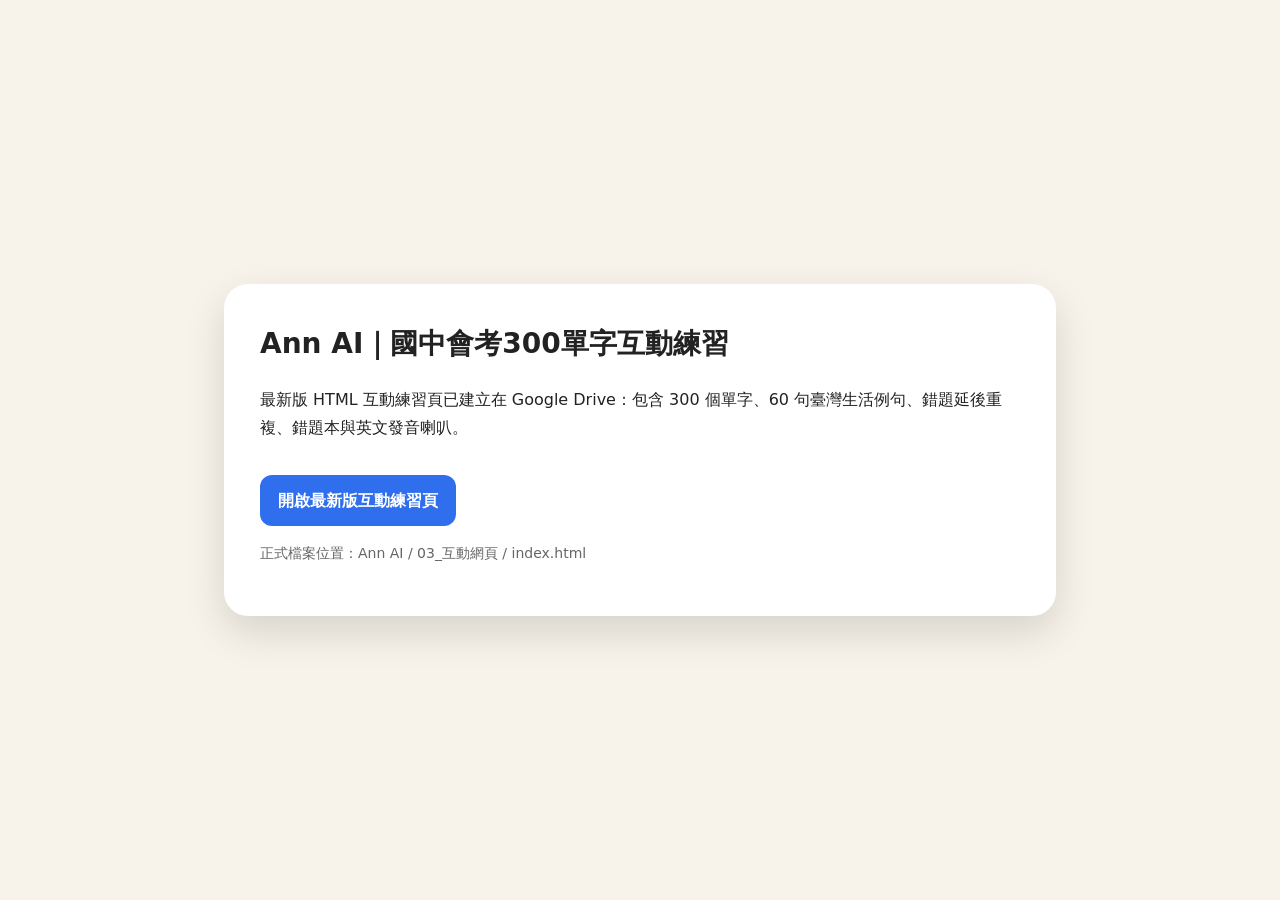
==== index.html @ 5c2a7b66 "Add Ann AI vocab practice landing page" ====
<!doctype html>
<html lang="zh-Hant">
<head>
  <meta charset="utf-8">
  <meta name="viewport" content="width=device-width, initial-scale=1">
  <title>Ann AI｜國中會考300單字互動練習</title>
  <style>
    body{font-family:system-ui,-apple-system,'Noto Sans TC',sans-serif;background:#f7f3ea;color:#222;margin:0;min-height:100vh;display:grid;place-items:center;line-height:1.7}
    .card{max-width:760px;background:#fff;border-radius:24px;padding:36px;box-shadow:0 16px 40px #0002}
    h1{margin-top:0;font-size:28px}.btn{display:inline-block;margin-top:18px;background:#2f6fed;color:#fff;text-decoration:none;padding:12px 18px;border-radius:12px;font-weight:700}.note{color:#666;font-size:14px}
  </style>
</head>
<body>
  <main class="card">
    <h1>Ann AI｜國中會考300單字互動練習</h1>
    <p>最新版 HTML 互動練習頁已建立在 Google Drive：包含 300 個單字、60 句臺灣生活例句、錯題延後重複、錯題本與英文發音喇叭。</p>
    <p><a class="btn" href="https://drive.google.com/file/d/15RCJaUs4_ipSDm_gSThxpXcVRZk30uEk/view?usp=drivesdk">開啟最新版互動練習頁</a></p>
    <p class="note">正式檔案位置：Ann AI / 03_互動網頁 / index.html</p>
  </main>
</body>
</html>
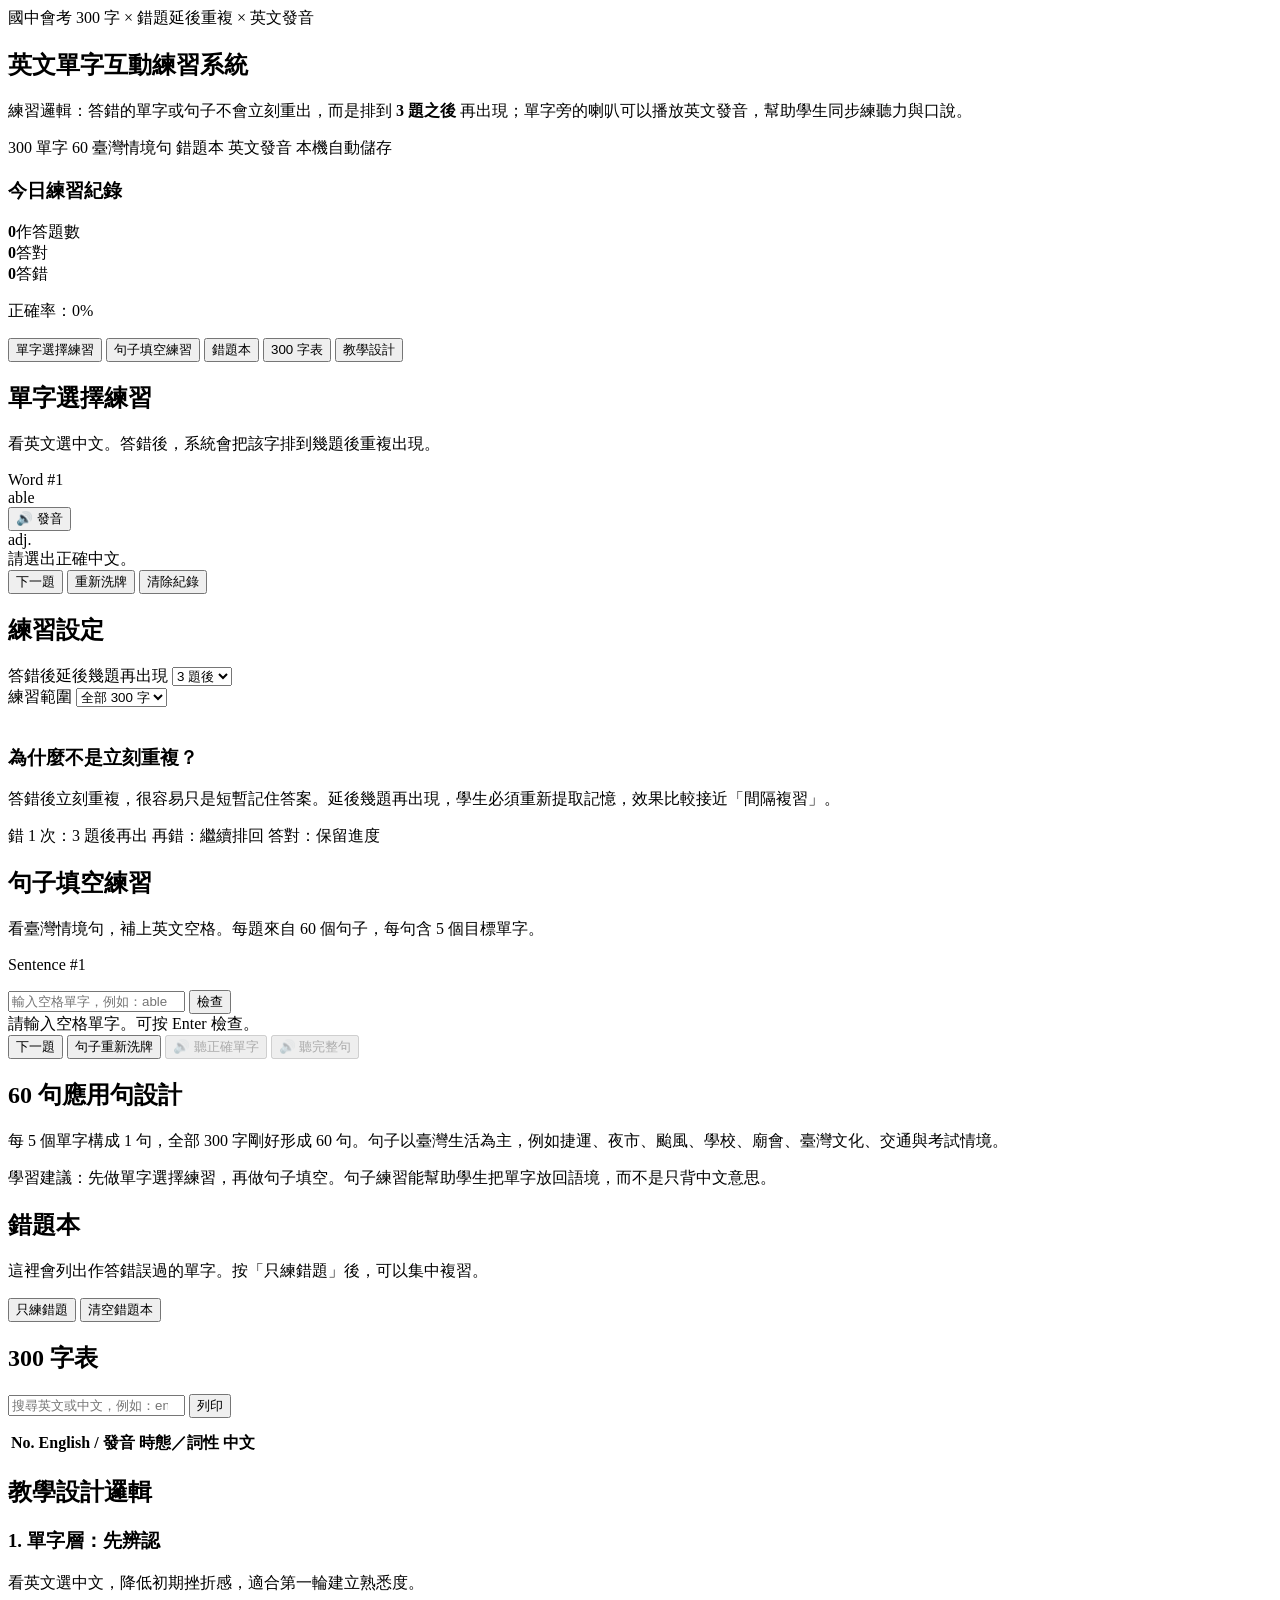
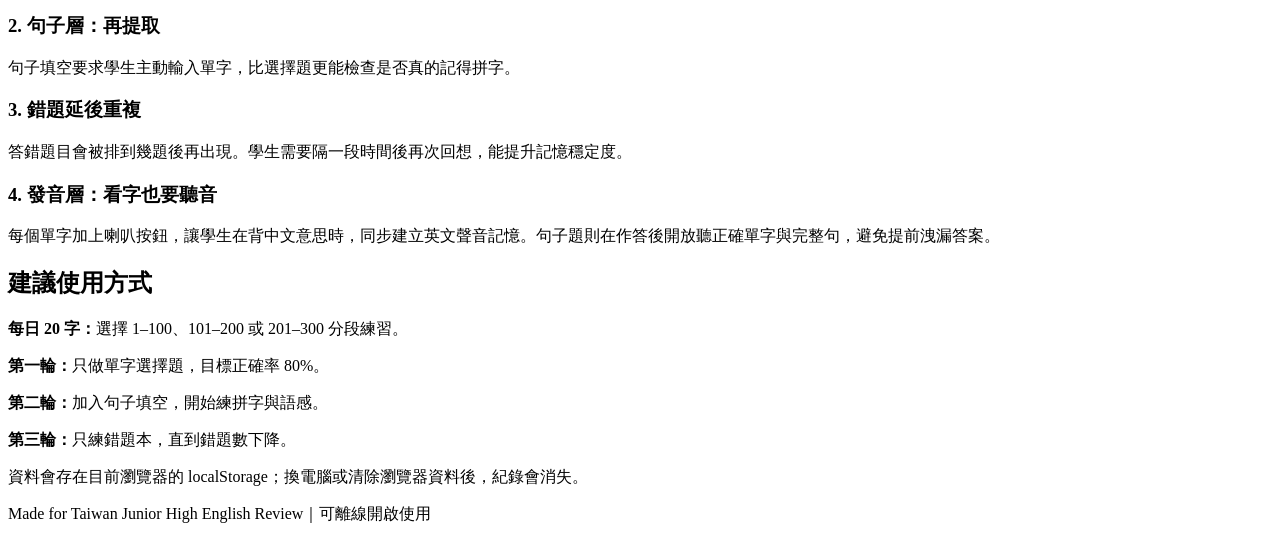
==== commit d9f1b956: "Replace landing page with split interactive app" ====
--- a/index.html
+++ b/index.html
@@ -1,21 +1,195 @@
-<!doctype html>
+<!DOCTYPE html>
 <html lang="zh-Hant">
 <head>
-  <meta charset="utf-8">
-  <meta name="viewport" content="width=device-width, initial-scale=1">
-  <title>Ann AI｜國中會考300單字互動練習</title>
-  <style>
-    body{font-family:system-ui,-apple-system,'Noto Sans TC',sans-serif;background:#f7f3ea;color:#222;margin:0;min-height:100vh;display:grid;place-items:center;line-height:1.7}
-    .card{max-width:760px;background:#fff;border-radius:24px;padding:36px;box-shadow:0 16px 40px #0002}
-    h1{margin-top:0;font-size:28px}.btn{display:inline-block;margin-top:18px;background:#2f6fed;color:#fff;text-decoration:none;padding:12px 18px;border-radius:12px;font-weight:700}.note{color:#666;font-size:14px}
-  </style>
+  <meta charset="UTF-8" />
+  <meta name="viewport" content="width=device-width, initial-scale=1.0" />
+  <title>國中會考 300 單字互動練習｜錯題延後重複＋英文發音</title>
+  <link rel="stylesheet" href="style.css" />
 </head>
 <body>
-  <main class="card">
-    <h1>Ann AI｜國中會考300單字互動練習</h1>
-    <p>最新版 HTML 互動練習頁已建立在 Google Drive：包含 300 個單字、60 句臺灣生活例句、錯題延後重複、錯題本與英文發音喇叭。</p>
-    <p><a class="btn" href="https://drive.google.com/file/d/15RCJaUs4_ipSDm_gSThxpXcVRZk30uEk/view?usp=drivesdk">開啟最新版互動練習頁</a></p>
-    <p class="note">正式檔案位置：Ann AI / 03_互動網頁 / index.html</p>
+  <header>
+    <section class="hero">
+      <div>
+        <span class="tag">國中會考 300 字 × 錯題延後重複 × 英文發音</span>
+        <h1>英文單字互動練習系統</h1>
+        <p>練習邏輯：答錯的單字或句子不會立刻重出，而是排到 <b>3 題之後</b> 再出現；單字旁的喇叭可以播放英文發音，幫助學生同步練聽力與口說。</p>
+        <div class="chips">
+          <span class="chip">300 單字</span>
+          <span class="chip">60 臺灣情境句</span>
+          <span class="chip">錯題本</span>
+          <span class="chip">英文發音</span>
+          <span class="chip">本機自動儲存</span>
+        </div>
+      </div>
+      <div class="hero-card">
+        <h3>今日練習紀錄</h3>
+        <div class="stats">
+          <div class="stat"><b id="statTotal">0</b><span>作答題數</span></div>
+          <div class="stat"><b id="statCorrect">0</b><span>答對</span></div>
+          <div class="stat"><b id="statWrong">0</b><span>答錯</span></div>
+        </div>
+        <div class="progress-bar"><div class="progress-fill" id="accuracyBar"></div></div>
+        <p class="small" id="accuracyText">正確率：0%</p>
+      </div>
+    </section>
+  </header>
+
+  <nav>
+    <div class="tabs">
+      <button class="tab active" data-tab="wordQuiz">單字選擇練習</button>
+      <button class="tab" data-tab="sentenceQuiz">句子填空練習</button>
+      <button class="tab" data-tab="wrongBook">錯題本</button>
+      <button class="tab" data-tab="wordBank">300 字表</button>
+      <button class="tab" data-tab="teacherGuide">教學設計</button>
+    </div>
+  </nav>
+
+  <main>
+    <section id="wordQuiz" class="panel active">
+      <div class="grid">
+        <div class="card">
+          <h2>單字選擇練習</h2>
+          <p class="small">看英文選中文。答錯後，系統會把該字排到幾題後重複出現。</p>
+          <div class="quiz-question">
+            <div>
+              <div class="meta" id="wordMeta">Word #1</div>
+              <div class="word-line">
+                <div class="big-word" id="wordPrompt">able</div>
+                <button class="speak-btn" id="wordSpeakBtn" type="button" aria-label="播放單字發音">🔊 發音</button>
+              </div>
+              <div class="meta" id="wordForm">adj.</div>
+            </div>
+            <div class="options" id="wordOptions"></div>
+          </div>
+          <div class="feedback" id="wordFeedback">請選出正確中文。</div>
+          <div class="controls">
+            <button class="btn" id="nextWordBtn">下一題</button>
+            <button class="btn secondary" id="shuffleWordBtn">重新洗牌</button>
+            <button class="btn warn" id="resetProgressBtn">清除紀錄</button>
+          </div>
+        </div>
+        <div class="card">
+          <h2>練習設定</h2>
+          <div class="two">
+            <div>
+              <label class="small">答錯後延後幾題再出現</label>
+              <select id="delaySelect">
+                <option value="2">2 題後</option>
+                <option value="3" selected>3 題後</option>
+                <option value="5">5 題後</option>
+                <option value="8">8 題後</option>
+              </select>
+            </div>
+            <div>
+              <label class="small">練習範圍</label>
+              <select id="rangeSelect">
+                <option value="all" selected>全部 300 字</option>
+                <option value="1-100">1–100</option>
+                <option value="101-200">101–200</option>
+                <option value="201-300">201–300</option>
+                <option value="wrong">只練錯題</option>
+              </select>
+            </div>
+          </div>
+          <hr style="border:0;border-top:1px solid var(--line);margin:18px 0;">
+          <h3>為什麼不是立刻重複？</h3>
+          <p>答錯後立刻重複，很容易只是短暫記住答案。延後幾題再出現，學生必須重新提取記憶，效果比較接近「間隔複習」。</p>
+          <div class="chips">
+            <span class="chip">錯 1 次：3 題後再出</span>
+            <span class="chip">再錯：繼續排回</span>
+            <span class="chip">答對：保留進度</span>
+          </div>
+        </div>
+      </div>
+    </section>
+
+    <section id="sentenceQuiz" class="panel">
+      <div class="grid">
+        <div class="card">
+          <h2>句子填空練習</h2>
+          <p class="small">看臺灣情境句，補上英文空格。每題來自 60 個句子，每句含 5 個目標單字。</p>
+          <div class="quiz-question">
+            <div class="meta" id="sentMeta">Sentence #1</div>
+            <div class="sentence-box" id="sentPrompt"></div>
+            <p id="sentZh" style="margin-top:8px;color:#4b5563;"></p>
+            <div class="chips" id="sentWords"></div>
+            <div class="inline">
+              <input id="sentAnswer" type="text" placeholder="輸入空格單字，例如：able" autocomplete="off" />
+              <button class="btn green" id="checkSentenceBtn">檢查</button>
+            </div>
+          </div>
+          <div class="feedback" id="sentenceFeedback">請輸入空格單字。可按 Enter 檢查。</div>
+          <div class="controls">
+            <button class="btn" id="nextSentenceBtn">下一題</button>
+            <button class="btn secondary" id="shuffleSentenceBtn">句子重新洗牌</button>
+            <button class="speak-btn" id="blankSpeakBtn" type="button" disabled>🔊 聽正確單字</button>
+            <button class="speak-btn" id="sentenceSpeakBtn" type="button" disabled>🔊 聽完整句</button>
+          </div>
+        </div>
+        <div class="card">
+          <h2>60 句應用句設計</h2>
+          <p>每 5 個單字構成 1 句，全部 300 字剛好形成 60 句。句子以臺灣生活為主，例如捷運、夜市、颱風、學校、廟會、臺灣文化、交通與考試情境。</p>
+          <p class="small">學習建議：先做單字選擇練習，再做句子填空。句子練習能幫助學生把單字放回語境，而不是只背中文意思。</p>
+        </div>
+      </div>
+    </section>
+
+    <section id="wrongBook" class="panel">
+      <div class="card">
+        <h2>錯題本</h2>
+        <p class="small">這裡會列出作答錯誤過的單字。按「只練錯題」後，可以集中複習。</p>
+        <div class="controls">
+          <button class="btn" id="practiceWrongBtn">只練錯題</button>
+          <button class="btn secondary" id="clearWrongBtn">清空錯題本</button>
+        </div>
+        <div class="review-list" id="wrongList" style="margin-top:14px;"></div>
+      </div>
+    </section>
+
+    <section id="wordBank" class="panel">
+      <div class="card">
+        <h2>300 字表</h2>
+        <div class="inline" style="margin-bottom:12px;">
+          <input id="searchBox" type="search" placeholder="搜尋英文或中文，例如：environment / 環境" />
+          <button class="btn secondary" onclick="window.print()">列印</button>
+        </div>
+        <div class="word-list">
+          <table>
+            <thead><tr><th>No.</th><th>English / 發音</th><th>時態／詞性</th><th>中文</th></tr></thead>
+            <tbody id="wordTable"></tbody>
+          </table>
+        </div>
+      </div>
+    </section>
+
+    <section id="teacherGuide" class="panel">
+      <div class="grid">
+        <div class="card">
+          <h2>教學設計邏輯</h2>
+          <h3>1. 單字層：先辨認</h3>
+          <p>看英文選中文，降低初期挫折感，適合第一輪建立熟悉度。</p>
+          <h3>2. 句子層：再提取</h3>
+          <p>句子填空要求學生主動輸入單字，比選擇題更能檢查是否真的記得拼字。</p>
+          <h3>3. 錯題延後重複</h3>
+          <p>答錯題目會被排到幾題後再出現。學生需要隔一段時間後再次回想，能提升記憶穩定度。</p>
+          <h3>4. 發音層：看字也要聽音</h3>
+          <p>每個單字加上喇叭按鈕，讓學生在背中文意思時，同步建立英文聲音記憶。句子題則在作答後開放聽正確單字與完整句，避免提前洩漏答案。</p>
+        </div>
+        <div class="card">
+          <h2>建議使用方式</h2>
+          <p><b>每日 20 字：</b>選擇 1–100、101–200 或 201–300 分段練習。</p>
+          <p><b>第一輪：</b>只做單字選擇題，目標正確率 80%。</p>
+          <p><b>第二輪：</b>加入句子填空，開始練拼字與語感。</p>
+          <p><b>第三輪：</b>只練錯題本，直到錯題數下降。</p>
+          <p class="small">資料會存在目前瀏覽器的 localStorage；換電腦或清除瀏覽器資料後，紀錄會消失。</p>
+        </div>
+      </div>
+    </section>
   </main>
+
+  <footer>Made for Taiwan Junior High English Review｜可離線開啟使用</footer>
+
+<script src="vocab-data.js"></script>
+  <script src="app.js"></script>
 </body>
-</html>+</html>
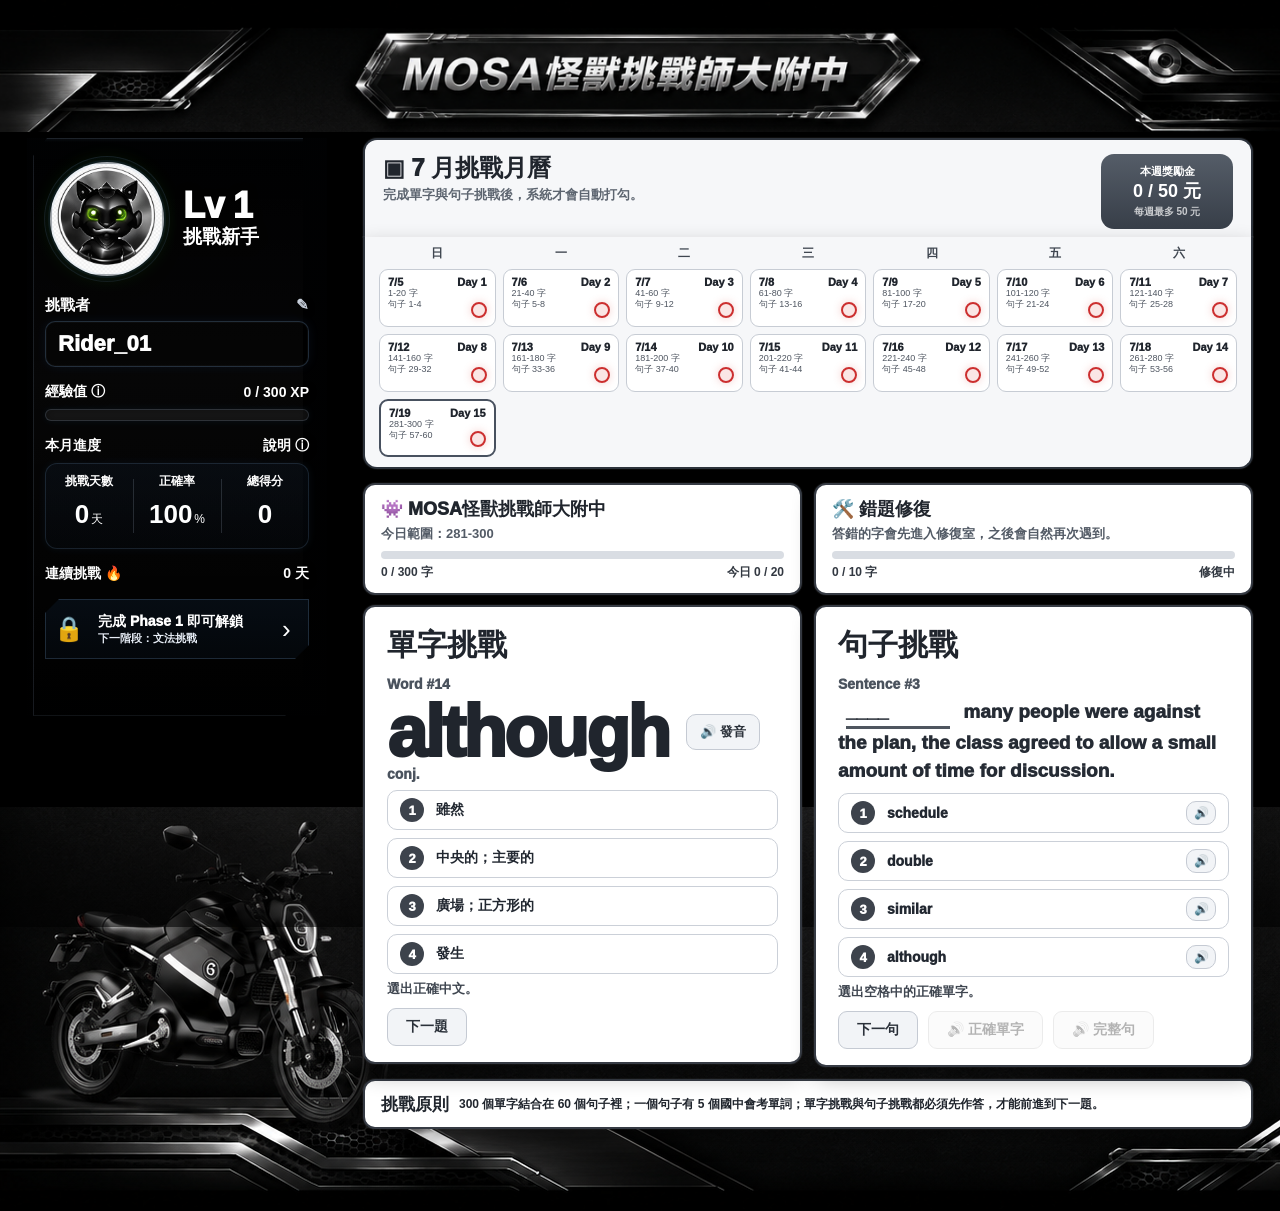
==== commit cfb8c2ba: "Update MOSA challenge interface with split data and assets" ====
--- a/index.html
+++ b/index.html
@@ -1,195 +1,108 @@
-<!DOCTYPE html>
+<!doctype html>
 <html lang="zh-Hant">
 <head>
-  <meta charset="UTF-8" />
-  <meta name="viewport" content="width=device-width, initial-scale=1.0" />
-  <title>國中會考 300 單字互動練習｜錯題延後重複＋英文發音</title>
+  <meta charset="utf-8" />
+  <meta name="viewport" content="width=device-width, initial-scale=1" />
+  <title>MOSA 怪獸挑戰師大附中</title>
   <link rel="stylesheet" href="style.css" />
 </head>
 <body>
-  <header>
-    <section class="hero">
-      <div>
-        <span class="tag">國中會考 300 字 × 錯題延後重複 × 英文發音</span>
-        <h1>英文單字互動練習系統</h1>
-        <p>練習邏輯：答錯的單字或句子不會立刻重出，而是排到 <b>3 題之後</b> 再出現；單字旁的喇叭可以播放英文發音，幫助學生同步練聽力與口說。</p>
-        <div class="chips">
-          <span class="chip">300 單字</span>
-          <span class="chip">60 臺灣情境句</span>
-          <span class="chip">錯題本</span>
-          <span class="chip">英文發音</span>
-          <span class="chip">本機自動儲存</span>
-        </div>
-      </div>
-      <div class="hero-card">
-        <h3>今日練習紀錄</h3>
-        <div class="stats">
-          <div class="stat"><b id="statTotal">0</b><span>作答題數</span></div>
-          <div class="stat"><b id="statCorrect">0</b><span>答對</span></div>
-          <div class="stat"><b id="statWrong">0</b><span>答錯</span></div>
-        </div>
-        <div class="progress-bar"><div class="progress-fill" id="accuracyBar"></div></div>
-        <p class="small" id="accuracyText">正確率：0%</p>
-      </div>
-    </section>
-  </header>
+  <div class="app">
+    <section class="garden" aria-label="MOSA header"></section>
+    <main class="main">
+      <aside class="profile">
+        <div class="profile-card-v2">
+          <div class="profile-head-v2">
+            <div class="avatar-shell"><div class="medal" id="medal" data-lv="1"></div></div>
+            <div class="level-copy">
+              <div class="level-big">Lv 1</div>
+              <div class="level-sub">挑戰新手</div>
+            </div>
+          </div>
 
-  <nav>
-    <div class="tabs">
-      <button class="tab active" data-tab="wordQuiz">單字選擇練習</button>
-      <button class="tab" data-tab="sentenceQuiz">句子填空練習</button>
-      <button class="tab" data-tab="wrongBook">錯題本</button>
-      <button class="tab" data-tab="wordBank">300 字表</button>
-      <button class="tab" data-tab="teacherGuide">教學設計</button>
-    </div>
-  </nav>
+          <div class="field-label">挑戰者</div>
+          <div class="name"><input id="challengerName" class="challenger-name" type="text" value="Rider_01" aria-label="挑戰者名稱" /></div>
 
-  <main>
-    <section id="wordQuiz" class="panel active">
-      <div class="grid">
-        <div class="card">
-          <h2>單字選擇練習</h2>
-          <p class="small">看英文選中文。答錯後，系統會把該字排到幾題後重複出現。</p>
-          <div class="quiz-question">
-            <div>
-              <div class="meta" id="wordMeta">Word #1</div>
-              <div class="word-line">
-                <div class="big-word" id="wordPrompt">able</div>
-                <button class="speak-btn" id="wordSpeakBtn" type="button" aria-label="播放單字發音">🔊 發音</button>
-              </div>
-              <div class="meta" id="wordForm">adj.</div>
+          <div class="xp-row">
+            <span>經驗值 ⓘ</span>
+            <span><span id="xpNow">0</span> / 300 XP</span>
+          </div>
+          <div class="level-bar"><div id="levelBar"></div></div>
+
+          <div class="month-row">
+            <span>本月進度</span>
+            <span>說明 ⓘ</span>
+          </div>
+
+          <div class="stats-grid-v2">
+            <div class="stat-box"><small>挑戰天數</small><div class="stat-line"><strong id="statDays">0</strong><em>天</em></div></div>
+            <div class="stat-box"><small>正確率</small><div class="stat-line"><strong id="statAccuracy">100</strong><em>%</em></div></div>
+            <div class="stat-box"><small>總得分</small><div class="stat-line"><strong id="statScore">0</strong></div></div>
+          </div>
+
+          <div class="streak-row"><span>連續挑戰 🔥</span><strong><span id="streakDays">0</span> 天</strong></div>
+
+          <div class="phase-next-card">
+            <div class="lock-icon">🔒</div>
+            <div class="phase-copy">
+              <div class="phase-title">完成 Phase 1 即可解鎖</div>
+              <div class="phase-note">下一階段：文法挑戰</div>
             </div>
-            <div class="options" id="wordOptions"></div>
+            <div class="phase-arrow">›</div>
           </div>
-          <div class="feedback" id="wordFeedback">請選出正確中文。</div>
-          <div class="controls">
-            <button class="btn" id="nextWordBtn">下一題</button>
-            <button class="btn secondary" id="shuffleWordBtn">重新洗牌</button>
-            <button class="btn warn" id="resetProgressBtn">清除紀錄</button>
+
+          <div class="hidden-metrics">
+            <span id="totalWords">0</span><span id="totalSentences">0</span>
+            <span id="goalDays">0/15</span><div id="goalDaysBar"></div><small id="goalDaysSmall"></small>
+            <span id="goalWords">0/1200</span><div id="goalWordsBar"></div><small id="goalWordsSmall"></small>
           </div>
         </div>
-        <div class="card">
-          <h2>練習設定</h2>
-          <div class="two">
-            <div>
-              <label class="small">答錯後延後幾題再出現</label>
-              <select id="delaySelect">
-                <option value="2">2 題後</option>
-                <option value="3" selected>3 題後</option>
-                <option value="5">5 題後</option>
-                <option value="8">8 題後</option>
-              </select>
-            </div>
-            <div>
-              <label class="small">練習範圍</label>
-              <select id="rangeSelect">
-                <option value="all" selected>全部 300 字</option>
-                <option value="1-100">1–100</option>
-                <option value="101-200">101–200</option>
-                <option value="201-300">201–300</option>
-                <option value="wrong">只練錯題</option>
-              </select>
+      </aside>
+
+      <section class="panel">
+        <div class="panel-head">
+          <div><h2>7 月挑戰月曆</h2><p>完成單字與句子挑戰後，系統才會自動打勾。</p></div>
+          <div class="reward"><b>本週獎勵金</b><strong id="rewardText">0 / 50 元</strong></div>
+        </div>
+        <div class="calendar" id="calendar"></div>
+
+        <div class="quiz-layout">
+          <div class="challenge-column">
+            <div class="challenge-head"><h3>👾 MOSA怪獸挑戰師大附中</h3><p>今日範圍：<span id="todayWordsRange">1-20</span></p><div class="progress"><div id="wordBar"></div></div><div class="quest-note"><span id="wordNote">0 / 300 字</span><span id="todayWordNote">今日 0 / 20</span></div></div>
+            <div class="quiz-card word-card">
+              <h3>單字挑戰</h3>
+              <div class="meta" id="wordMeta">Word #14</div>
+              <div class="word-line"><div class="big-word" id="wordPrompt">although</div><button class="speak-btn" id="wordSpeakBtn">🔊 發音</button></div>
+              <div class="meta" id="wordForm">conj.</div>
+              <div class="options" id="wordOptions"></div>
+              <div class="feedback" id="wordFeedback">選出正確中文。</div>
+              <div class="buttons"><button id="nextWordBtn" disabled>下一題</button></div>
             </div>
           </div>
-          <hr style="border:0;border-top:1px solid var(--line);margin:18px 0;">
-          <h3>為什麼不是立刻重複？</h3>
-          <p>答錯後立刻重複，很容易只是短暫記住答案。延後幾題再出現，學生必須重新提取記憶，效果比較接近「間隔複習」。</p>
-          <div class="chips">
-            <span class="chip">錯 1 次：3 題後再出</span>
-            <span class="chip">再錯：繼續排回</span>
-            <span class="chip">答對：保留進度</span>
+
+          <div class="challenge-column">
+            <div class="challenge-head fix-head"><h3>🛠️ 錯題修復</h3><p>答錯的字會先進入修復室，之後會自然再次遇到。</p><div class="progress"><div id="fixBar"></div></div><div class="quest-note"><span id="fixNote">0 / 10 字</span><span>修復中</span></div></div>
+            <div class="quiz-card sentence-card">
+              <h3>句子挑戰</h3>
+              <div class="meta" id="sentMeta">Sentence #3</div>
+              <div class="sentence-box" id="sentPrompt"></div>
+              <p id="sentZh" class="sent-zh-hidden"></p>
+              <div class="chips sent-words-hidden" id="sentWords"></div>
+              <div class="sentence-options" id="sentenceOptions"></div>
+              <div class="feedback" id="sentenceFeedback">選出空格中的正確單字。</div>
+              <div class="grammar-note sent-grammar-hidden" id="sentGrammar"></div>
+              <div class="buttons"><button id="nextSentenceBtn" disabled>下一句</button><button class="speak-btn" id="blankSpeakBtn" disabled>🔊 正確單字</button><button class="speak-btn" id="sentenceSpeakBtn" disabled>🔊 完整句</button></div>
+            </div>
           </div>
         </div>
-      </div>
-    </section>
 
-    <section id="sentenceQuiz" class="panel">
-      <div class="grid">
-        <div class="card">
-          <h2>句子填空練習</h2>
-          <p class="small">看臺灣情境句，補上英文空格。每題來自 60 個句子，每句含 5 個目標單字。</p>
-          <div class="quiz-question">
-            <div class="meta" id="sentMeta">Sentence #1</div>
-            <div class="sentence-box" id="sentPrompt"></div>
-            <p id="sentZh" style="margin-top:8px;color:#4b5563;"></p>
-            <div class="chips" id="sentWords"></div>
-            <div class="inline">
-              <input id="sentAnswer" type="text" placeholder="輸入空格單字，例如：able" autocomplete="off" />
-              <button class="btn green" id="checkSentenceBtn">檢查</button>
-            </div>
-          </div>
-          <div class="feedback" id="sentenceFeedback">請輸入空格單字。可按 Enter 檢查。</div>
-          <div class="controls">
-            <button class="btn" id="nextSentenceBtn">下一題</button>
-            <button class="btn secondary" id="shuffleSentenceBtn">句子重新洗牌</button>
-            <button class="speak-btn" id="blankSpeakBtn" type="button" disabled>🔊 聽正確單字</button>
-            <button class="speak-btn" id="sentenceSpeakBtn" type="button" disabled>🔊 聽完整句</button>
-          </div>
-        </div>
-        <div class="card">
-          <h2>60 句應用句設計</h2>
-          <p>每 5 個單字構成 1 句，全部 300 字剛好形成 60 句。句子以臺灣生活為主，例如捷運、夜市、颱風、學校、廟會、臺灣文化、交通與考試情境。</p>
-          <p class="small">學習建議：先做單字選擇練習，再做句子填空。句子練習能幫助學生把單字放回語境，而不是只背中文意思。</p>
-        </div>
-      </div>
-    </section>
-
-    <section id="wrongBook" class="panel">
-      <div class="card">
-        <h2>錯題本</h2>
-        <p class="small">這裡會列出作答錯誤過的單字。按「只練錯題」後，可以集中複習。</p>
-        <div class="controls">
-          <button class="btn" id="practiceWrongBtn">只練錯題</button>
-          <button class="btn secondary" id="clearWrongBtn">清空錯題本</button>
-        </div>
-        <div class="review-list" id="wrongList" style="margin-top:14px;"></div>
-      </div>
-    </section>
-
-    <section id="wordBank" class="panel">
-      <div class="card">
-        <h2>300 字表</h2>
-        <div class="inline" style="margin-bottom:12px;">
-          <input id="searchBox" type="search" placeholder="搜尋英文或中文，例如：environment / 環境" />
-          <button class="btn secondary" onclick="window.print()">列印</button>
-        </div>
-        <div class="word-list">
-          <table>
-            <thead><tr><th>No.</th><th>English / 發音</th><th>時態／詞性</th><th>中文</th></tr></thead>
-            <tbody id="wordTable"></tbody>
-          </table>
-        </div>
-      </div>
-    </section>
-
-    <section id="teacherGuide" class="panel">
-      <div class="grid">
-        <div class="card">
-          <h2>教學設計邏輯</h2>
-          <h3>1. 單字層：先辨認</h3>
-          <p>看英文選中文，降低初期挫折感，適合第一輪建立熟悉度。</p>
-          <h3>2. 句子層：再提取</h3>
-          <p>句子填空要求學生主動輸入單字，比選擇題更能檢查是否真的記得拼字。</p>
-          <h3>3. 錯題延後重複</h3>
-          <p>答錯題目會被排到幾題後再出現。學生需要隔一段時間後再次回想，能提升記憶穩定度。</p>
-          <h3>4. 發音層：看字也要聽音</h3>
-          <p>每個單字加上喇叭按鈕，讓學生在背中文意思時，同步建立英文聲音記憶。句子題則在作答後開放聽正確單字與完整句，避免提前洩漏答案。</p>
-        </div>
-        <div class="card">
-          <h2>建議使用方式</h2>
-          <p><b>每日 20 字：</b>選擇 1–100、101–200 或 201–300 分段練習。</p>
-          <p><b>第一輪：</b>只做單字選擇題，目標正確率 80%。</p>
-          <p><b>第二輪：</b>加入句子填空，開始練拼字與語感。</p>
-          <p><b>第三輪：</b>只練錯題本，直到錯題數下降。</p>
-          <p class="small">資料會存在目前瀏覽器的 localStorage；換電腦或清除瀏覽器資料後，紀錄會消失。</p>
-        </div>
-      </div>
-    </section>
-  </main>
-
-  <footer>Made for Taiwan Junior High English Review｜可離線開啟使用</footer>
-
-<script src="vocab-data.js"></script>
+        <div class="principles compact-principles"><h3>挑戰原則</h3><p>300 個單字結合在 60 個句子裡；一個句子有 5 個國中會考單詞；單字挑戰與句子挑戰都必須先作答，才能前進到下一題。</p></div>
+      </section>
+    </main>
+    <footer class="mosa-footer" aria-label="moto footer"></footer>
+  </div>
+  <script src="data/words.js"></script>
+  <script src="data/sentences.js"></script>
   <script src="app.js"></script>
 </body>
 </html>
--- a/style.css
+++ b/style.css
@@ -0,0 +1,2 @@
+
+:root{--dark:#080c12;--card:#f6f7f9;--line:#2d333c;--text:#20252d;--muted:#5d6570;--green:#55b233;--red:#cc2f2f;--graybar:#d8dce2}*{box-sizing:border-box}html,body{margin:0;min-height:100%;font-family:-apple-system,BlinkMacSystemFont,"Segoe UI","Noto Sans TC","Microsoft JhengHei",sans-serif;background:#000;color:var(--text);overflow-x:hidden}.app{width:min(1448px,100vw);min-height:1086px;margin:0 auto;position:relative;overflow:hidden;background:#000}.garden{height:132px;margin:0 0 6px;background:#000 url("assets/header.png") center top/cover no-repeat}.main{position:relative;z-index:3;width:calc(100% - 54px);max-width:1394px;margin:4px auto 0;display:grid;grid-template-columns:312px minmax(0,1fr);gap:24px;align-items:start}.profile{position:relative;width:300px;min-height:578px;overflow:hidden}.profile::after{content:"";position:absolute;left:0;right:0;bottom:180px;height:120px;background:linear-gradient(to bottom,rgba(0,0,0,.98),rgba(0,0,0,.78) 35%,rgba(0,0,0,0));pointer-events:none;z-index:1}.profile-card-v2{position:relative;z-index:2;width:100%;max-width:300px;min-height:578px;padding:18px;border:none;border-radius:0;background:linear-gradient(180deg,rgba(5,8,14,.16),rgba(5,8,14,.03));box-shadow:none}.profile-card-v2::before{content:"";position:absolute;left:6px;right:24px;top:0;bottom:0;background:linear-gradient(180deg,rgba(122,170,218,.06),rgba(122,170,218,0) 16%) top/100% 22px no-repeat,linear-gradient(180deg,transparent,rgba(255,255,255,.025) 42%,transparent);clip-path:polygon(14px 0,100% 0,100% calc(100% - 16px),calc(100% - 18px) 100%,0 100%,0 18px);border-left:1px solid rgba(163,188,219,.14);border-top:1px solid rgba(163,188,219,.18);border-bottom:1px solid rgba(163,188,219,.10);filter:drop-shadow(0 0 12px rgba(89,164,255,.08));pointer-events:none}.profile-head-v2{display:grid;grid-template-columns:124px 1fr;gap:14px;align-items:center;margin-bottom:14px;height:126px}.avatar-shell{width:124px;height:124px;display:flex;align-items:center;justify-content:center;border-radius:50%;background:radial-gradient(circle at 50% 50%,rgba(111,165,255,.10),rgba(0,0,0,0) 72%);box-shadow:0 0 0 1px rgba(126,155,215,.16),inset 0 0 18px rgba(128,180,255,.06)}.medal{width:114px;height:114px;border-radius:50%;overflow:hidden;background:url("assets/avatar.png") center/cover no-repeat;border:2px solid rgba(228,234,242,.72);box-shadow:0 0 0 2px rgba(54,85,122,.16),0 0 22px rgba(87,255,56,.12),inset 0 0 16px rgba(255,255,255,.10),0 8px 18px rgba(0,0,0,.42)}.level-big{font-size:36px;line-height:1;font-weight:1000;color:#fff;letter-spacing:-.02em;text-shadow:0 2px 8px #000}.level-sub{font-size:19px;font-weight:900;color:#fff;text-shadow:0 2px 8px #000}.field-label,.xp-row,.month-row,.streak-row{color:#fff;font-weight:900;text-shadow:0 2px 7px rgba(0,0,0,.85)}.field-label{font-size:15px;margin:6px 0}.field-label::after{content:"✎";float:right;color:#c8d0dc}.challenger-name{width:100%;height:46px;padding:8px 12px;border-radius:10px;border:1px solid rgba(111,155,201,.28);background:rgba(0,0,0,.62);color:#fff;font-size:22px;font-weight:1000;box-shadow:0 0 12px rgba(83,153,255,.08),inset 0 0 0 1px rgba(255,255,255,.03)}.xp-row,.month-row,.streak-row{display:flex;justify-content:space-between;align-items:center;margin:16px 0 8px;font-size:14px}.level-bar{height:12px;border-radius:999px;background:rgba(255,255,255,.08);border:1px solid rgba(112,132,154,.24);overflow:hidden;box-shadow:0 0 8px rgba(100,190,255,.08),inset 0 0 10px rgba(0,0,0,.45)}#levelBar{height:100%;width:0;background:linear-gradient(90deg,#70da2d,#8bf138 52%,#4fc92f);box-shadow:0 0 10px rgba(107,255,92,.48)}.stats-grid-v2{height:86px;display:grid;grid-template-columns:repeat(3,1fr);background:linear-gradient(180deg,rgba(8,14,22,.62),rgba(8,14,22,.26));border-radius:12px;box-shadow:0 0 0 1px rgba(111,155,201,.18) inset,0 0 10px rgba(100,190,255,.07);overflow:hidden}.stat-box{padding:10px 4px;text-align:center;color:#fff;position:relative}.stat-box+.stat-box::before{content:"";position:absolute;left:0;top:16px;bottom:16px;width:1px;background:rgba(180,198,219,.18)}.stat-box small{display:block;font-size:12px;font-weight:900;margin-bottom:11px}.stat-box strong{font-size:26px;line-height:1}.stat-box em{font-style:normal;font-size:12px;margin-left:2px}.phase-next-card{height:60px;display:grid;grid-template-columns:36px 1fr 18px;gap:8px;align-items:center;padding:8px 9px;margin-top:16px;clip-path:polygon(14px 0,100% 0,100% calc(100% - 14px),calc(100% - 14px) 100%,0 100%,0 14px);background:linear-gradient(180deg,rgba(7,14,22,.86),rgba(7,14,22,.45));box-shadow:0 0 0 1px rgba(121,163,209,.22) inset,0 0 12px rgba(100,190,255,.08)}.lock-icon{font-size:24px}.phase-title{color:#fff;font-size:14px;font-weight:1000}.phase-note{color:#e7edf6;font-size:11px;font-weight:800}.phase-arrow{color:#fff;font-size:26px}.hidden-metrics{display:none}.panel{width:100%;max-width:none}.panel-head{display:flex;justify-content:space-between;align-items:flex-start;gap:14px;min-height:72px;padding:14px 18px 8px;background:var(--card);border:2px solid var(--line);border-bottom:none;border-radius:14px 14px 0 0;box-shadow:0 10px 22px rgba(0,0,0,.32),0 0 0 1px rgba(255,255,255,.05)}.panel-head h2{margin:0;font-size:24px;line-height:1.15;font-weight:1000}.panel-head h2::before{content:"▣ ";font-size:.95em}.panel-head p{margin:4px 0 0;color:var(--muted);font-size:13px;font-weight:800}.reward{min-width:132px;padding:10px 12px;border-radius:13px;background:linear-gradient(180deg,#555d68,#373e48);color:#fff;text-align:center}.reward b{display:block;font-size:11px}.reward strong{display:block;font-size:18px}.reward::after{content:"每週最多 50 元";display:block;margin-top:2px;font-size:10px;font-weight:800;color:rgba(255,255,255,.72)}.calendar{display:grid;grid-template-columns:repeat(7,1fr);gap:7px;padding:8px 14px 10px;background:var(--card);border:2px solid var(--line);border-top:none;border-radius:0 0 14px 14px;margin:0 0 14px;box-shadow:0 10px 22px rgba(0,0,0,.32),0 0 0 1px rgba(255,255,255,.05)}.day-name{text-align:center;font-size:12px;font-weight:1000;color:#3f4650}.day{min-height:58px;padding:6px 8px;border:1px solid #c7ccd4;border-radius:9px;background:#fff;position:relative}.day.active{border:2px solid #48515f}.date{font-size:11px;font-weight:1000;line-height:1.1;display:flex;justify-content:space-between}.day .task{font-size:9px;line-height:1.18;color:#4f5661}.check{position:absolute;right:8px;bottom:8px;width:16px;height:16px;border-radius:50%;border:2px solid var(--red);background:rgba(217,76,71,.14);box-shadow:0 0 8px rgba(217,76,71,.26);display:grid;place-items:center;font-size:10px;color:#fff}.day.done .check{border-color:#7de33b;background:rgba(125,227,59,.92);box-shadow:0 0 10px rgba(125,227,59,.55)}.quiz-layout{display:grid;grid-template-columns:1fr 1fr;gap:12px}.challenge-column{display:flex;flex-direction:column;gap:10px;min-width:0}.challenge-head,.quiz-card,.compact-principles{background:#fff;border:2px solid #363b44;border-radius:12px;box-shadow:0 10px 22px rgba(0,0,0,.32),0 0 0 1px rgba(255,255,255,.05)}.challenge-head{min-height:86px;padding:12px 16px}.challenge-head h3{font-size:18px;font-weight:1000;margin:0 0 4px}.challenge-head p{font-size:13px;font-weight:900;color:#535b66;margin:0 0 8px}.progress{height:8px;background:#d9dde3;border-radius:999px;overflow:hidden}.progress>div{height:100%;width:0}#wordBar{background:#69b143}#fixBar{background:#be2e2e}.quest-note{display:flex;justify-content:space-between;margin-top:5px;font-size:12px;font-weight:900;color:#323841}.quiz-card{min-height:382px;padding:18px 22px 16px}.quiz-card h3{font-size:30px;font-weight:1000;margin:0 0 10px}.meta{font-size:14px;font-weight:1000;color:#4b535e;margin-bottom:6px}.word-line{display:flex;align-items:center;gap:18px}.big-word{font-size:72px;line-height:.95;font-weight:1000;letter-spacing:-.04em;color:#20252d}.speak-btn,.mini-speaker{border:1px solid #c5cad3;background:#f2f4f7;color:#2b313a;border-radius:10px;font-weight:900;cursor:pointer}.speak-btn{padding:8px 13px;font-size:13px}.mini-speaker{display:inline-flex;align-items:center;justify-content:center;width:30px;height:24px;font-size:12px}.speak-btn:disabled,.mini-speaker:disabled{opacity:.36;cursor:not-allowed;filter:grayscale(1)}.options,.sentence-options{display:flex;flex-direction:column;gap:8px;margin-top:8px}.option{display:flex;align-items:center;gap:12px;width:100%;min-height:36px;padding:7px 12px;background:#fff;border:1px solid #cbd0d8;border-radius:10px;color:#222831;font-size:14px;font-weight:1000;text-align:left;cursor:pointer}.option-word{flex:1}.opt-num{width:24px;height:24px;border-radius:50%;display:inline-flex;align-items:center;justify-content:center;background:#3d434c;color:#fff;font-size:13px;flex:0 0 auto}.option.correct{border-color:#6fbd45;background:#f0faed}.option.wrong{border-color:#d84b4b;background:#fff0f0}.option.locked{cursor:default}.feedback{color:#3f4650;font-size:13px;font-weight:900;min-height:20px;padding:6px 0 0}.feedback.ok{color:#378d24}.feedback.bad{color:#bd3030}.sentence-box{min-height:74px;font-size:19px;line-height:1.48;color:#252b34;font-weight:1000;margin-bottom:8px}.sentence-blank{min-width:104px;display:inline-block;border-bottom:3px solid #4f565f;margin:0 8px}.chips{display:flex;flex-wrap:wrap;gap:8px;margin:6px 0 10px}.chip{display:inline-flex;align-items:center;gap:8px;background:#f1f3f6;border:1px solid #cfd4dc;color:#303741;border-radius:9px;padding:8px 12px;font-size:13px;font-weight:1000}.sent-words-hidden,.sent-zh-hidden,.sent-grammar-hidden{display:none!important}.grammar-note{margin-top:8px;padding:9px 11px;border-radius:10px;border:1px solid #cfd4dc;background:#f7f8fa;color:#303741;font-size:12px;line-height:1.45;font-weight:850}.buttons{display:flex;gap:10px;margin-top:10px;align-items:center}.buttons button{border-radius:9px;padding:9px 18px;font-size:14px;font-weight:1000;border:1px solid #c5cad3;background:#f2f4f7;color:#2b313a}#nextSentenceBtn:not(:disabled),#nextWordBtn:not(:disabled){background:linear-gradient(180deg,#555d68,#363d47);color:#fff;border:none}.compact-principles{display:flex;align-items:center;gap:10px;min-height:50px;margin-top:12px;margin-bottom:82px;padding:9px 16px}.compact-principles h3{font-size:17px;font-weight:1000;margin:0;white-space:nowrap}.compact-principles p{margin:0;font-size:12px;line-height:1.25;font-weight:900;white-space:nowrap;overflow:hidden;text-overflow:ellipsis}.mosa-footer{position:absolute;left:0;right:0;bottom:0;width:1448px;height:404px;margin:0;z-index:1;pointer-events:none;background:#000 url("assets/footer.png") center bottom/1448px 404px no-repeat}.mosa-footer::before{content:"";position:absolute;left:0;right:0;top:0;height:120px;background:linear-gradient(180deg,rgba(0,0,0,0),rgba(0,0,0,.58))}@media(max-width:1180px){.main{grid-template-columns:1fr;width:calc(100vw - 24px)}.profile{width:100%;min-height:360px}.quiz-layout{grid-template-columns:1fr}.panel{width:100%}}@media(max-width:720px){.big-word{font-size:52px}.panel-head{flex-direction:column}.calendar{grid-template-columns:repeat(2,1fr)}.day-name{display:none}}
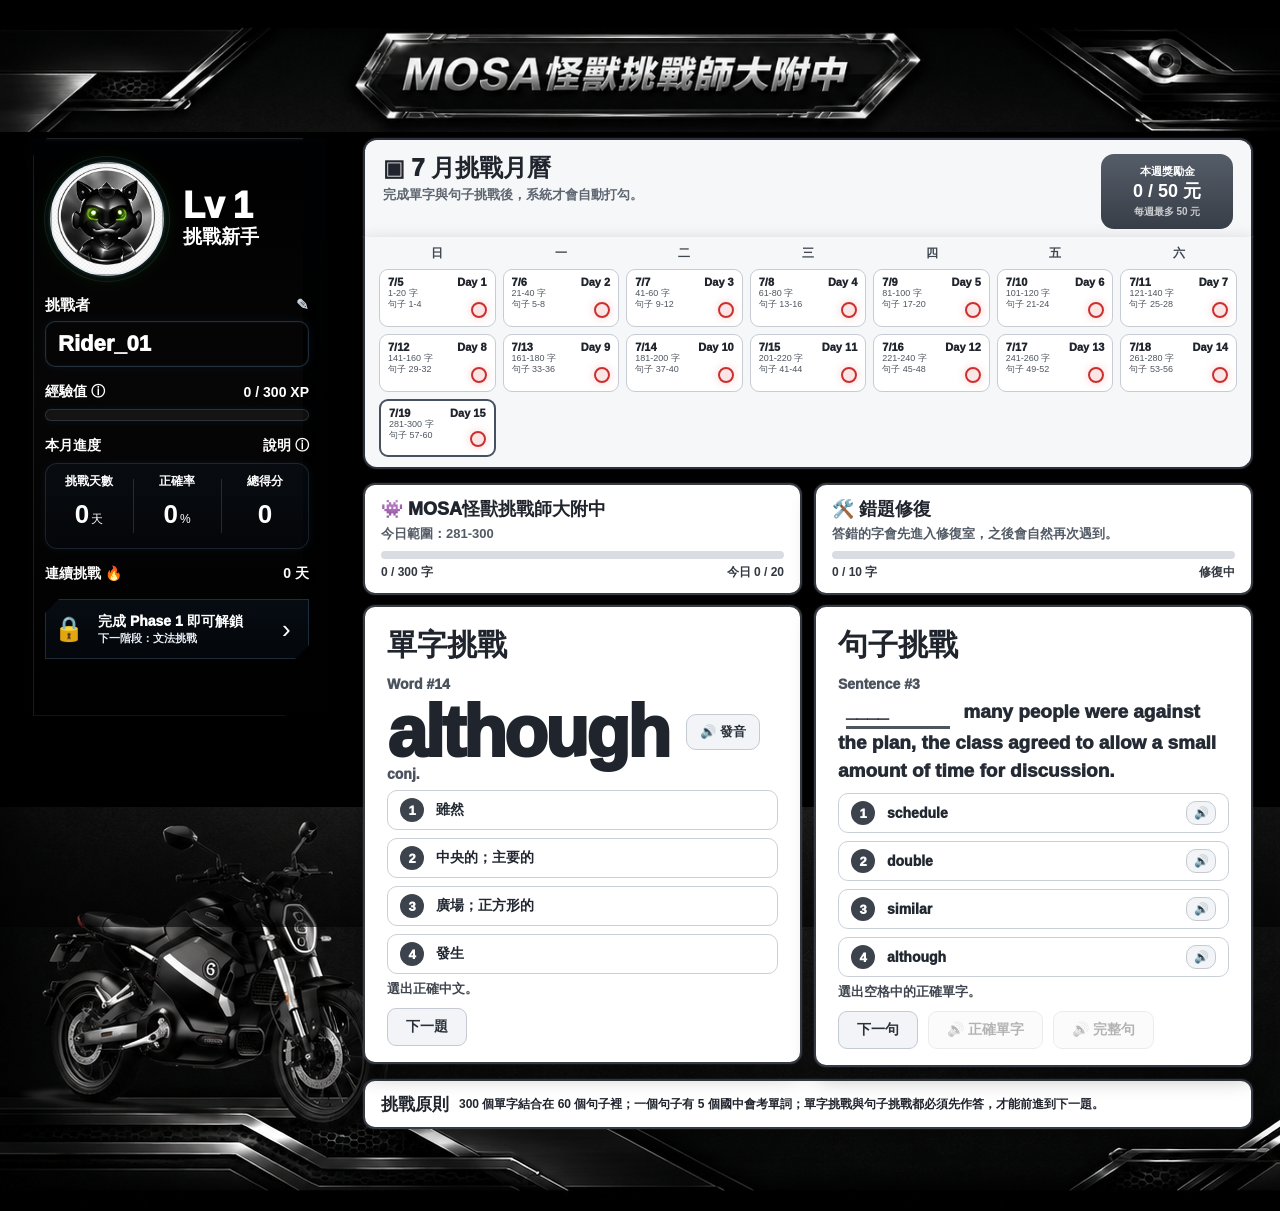
==== commit 6803ebe2: "Start accuracy at zero percent" ====
--- a/index.html
+++ b/index.html
@@ -36,7 +36,7 @@
 
           <div class="stats-grid-v2">
             <div class="stat-box"><small>挑戰天數</small><div class="stat-line"><strong id="statDays">0</strong><em>天</em></div></div>
-            <div class="stat-box"><small>正確率</small><div class="stat-line"><strong id="statAccuracy">100</strong><em>%</em></div></div>
+            <div class="stat-box"><small>正確率</small><div class="stat-line"><strong id="statAccuracy">0</strong><em>%</em></div></div>
             <div class="stat-box"><small>總得分</small><div class="stat-line"><strong id="statScore">0</strong></div></div>
           </div>
 
--- a/style.css
+++ b/style.css
@@ -1,2 +1,2 @@
 
-:root{--dark:#080c12;--card:#f6f7f9;--line:#2d333c;--text:#20252d;--muted:#5d6570;--green:#55b233;--red:#cc2f2f;--graybar:#d8dce2}*{box-sizing:border-box}html,body{margin:0;min-height:100%;font-family:-apple-system,BlinkMacSystemFont,"Segoe UI","Noto Sans TC","Microsoft JhengHei",sans-serif;background:#000;color:var(--text);overflow-x:hidden}.app{width:min(1448px,100vw);min-height:1086px;margin:0 auto;position:relative;overflow:hidden;background:#000}.garden{height:132px;margin:0 0 6px;background:#000 url("assets/header.png") center top/cover no-repeat}.main{position:relative;z-index:3;width:calc(100% - 54px);max-width:1394px;margin:4px auto 0;display:grid;grid-template-columns:312px minmax(0,1fr);gap:24px;align-items:start}.profile{position:relative;width:300px;min-height:578px;overflow:hidden}.profile::after{content:"";position:absolute;left:0;right:0;bottom:180px;height:120px;background:linear-gradient(to bottom,rgba(0,0,0,.98),rgba(0,0,0,.78) 35%,rgba(0,0,0,0));pointer-events:none;z-index:1}.profile-card-v2{position:relative;z-index:2;width:100%;max-width:300px;min-height:578px;padding:18px;border:none;border-radius:0;background:linear-gradient(180deg,rgba(5,8,14,.16),rgba(5,8,14,.03));box-shadow:none}.profile-card-v2::before{content:"";position:absolute;left:6px;right:24px;top:0;bottom:0;background:linear-gradient(180deg,rgba(122,170,218,.06),rgba(122,170,218,0) 16%) top/100% 22px no-repeat,linear-gradient(180deg,transparent,rgba(255,255,255,.025) 42%,transparent);clip-path:polygon(14px 0,100% 0,100% calc(100% - 16px),calc(100% - 18px) 100%,0 100%,0 18px);border-left:1px solid rgba(163,188,219,.14);border-top:1px solid rgba(163,188,219,.18);border-bottom:1px solid rgba(163,188,219,.10);filter:drop-shadow(0 0 12px rgba(89,164,255,.08));pointer-events:none}.profile-head-v2{display:grid;grid-template-columns:124px 1fr;gap:14px;align-items:center;margin-bottom:14px;height:126px}.avatar-shell{width:124px;height:124px;display:flex;align-items:center;justify-content:center;border-radius:50%;background:radial-gradient(circle at 50% 50%,rgba(111,165,255,.10),rgba(0,0,0,0) 72%);box-shadow:0 0 0 1px rgba(126,155,215,.16),inset 0 0 18px rgba(128,180,255,.06)}.medal{width:114px;height:114px;border-radius:50%;overflow:hidden;background:url("assets/avatar.png") center/cover no-repeat;border:2px solid rgba(228,234,242,.72);box-shadow:0 0 0 2px rgba(54,85,122,.16),0 0 22px rgba(87,255,56,.12),inset 0 0 16px rgba(255,255,255,.10),0 8px 18px rgba(0,0,0,.42)}.level-big{font-size:36px;line-height:1;font-weight:1000;color:#fff;letter-spacing:-.02em;text-shadow:0 2px 8px #000}.level-sub{font-size:19px;font-weight:900;color:#fff;text-shadow:0 2px 8px #000}.field-label,.xp-row,.month-row,.streak-row{color:#fff;font-weight:900;text-shadow:0 2px 7px rgba(0,0,0,.85)}.field-label{font-size:15px;margin:6px 0}.field-label::after{content:"✎";float:right;color:#c8d0dc}.challenger-name{width:100%;height:46px;padding:8px 12px;border-radius:10px;border:1px solid rgba(111,155,201,.28);background:rgba(0,0,0,.62);color:#fff;font-size:22px;font-weight:1000;box-shadow:0 0 12px rgba(83,153,255,.08),inset 0 0 0 1px rgba(255,255,255,.03)}.xp-row,.month-row,.streak-row{display:flex;justify-content:space-between;align-items:center;margin:16px 0 8px;font-size:14px}.level-bar{height:12px;border-radius:999px;background:rgba(255,255,255,.08);border:1px solid rgba(112,132,154,.24);overflow:hidden;box-shadow:0 0 8px rgba(100,190,255,.08),inset 0 0 10px rgba(0,0,0,.45)}#levelBar{height:100%;width:0;background:linear-gradient(90deg,#70da2d,#8bf138 52%,#4fc92f);box-shadow:0 0 10px rgba(107,255,92,.48)}.stats-grid-v2{height:86px;display:grid;grid-template-columns:repeat(3,1fr);background:linear-gradient(180deg,rgba(8,14,22,.62),rgba(8,14,22,.26));border-radius:12px;box-shadow:0 0 0 1px rgba(111,155,201,.18) inset,0 0 10px rgba(100,190,255,.07);overflow:hidden}.stat-box{padding:10px 4px;text-align:center;color:#fff;position:relative}.stat-box+.stat-box::before{content:"";position:absolute;left:0;top:16px;bottom:16px;width:1px;background:rgba(180,198,219,.18)}.stat-box small{display:block;font-size:12px;font-weight:900;margin-bottom:11px}.stat-box strong{font-size:26px;line-height:1}.stat-box em{font-style:normal;font-size:12px;margin-left:2px}.phase-next-card{height:60px;display:grid;grid-template-columns:36px 1fr 18px;gap:8px;align-items:center;padding:8px 9px;margin-top:16px;clip-path:polygon(14px 0,100% 0,100% calc(100% - 14px),calc(100% - 14px) 100%,0 100%,0 14px);background:linear-gradient(180deg,rgba(7,14,22,.86),rgba(7,14,22,.45));box-shadow:0 0 0 1px rgba(121,163,209,.22) inset,0 0 12px rgba(100,190,255,.08)}.lock-icon{font-size:24px}.phase-title{color:#fff;font-size:14px;font-weight:1000}.phase-note{color:#e7edf6;font-size:11px;font-weight:800}.phase-arrow{color:#fff;font-size:26px}.hidden-metrics{display:none}.panel{width:100%;max-width:none}.panel-head{display:flex;justify-content:space-between;align-items:flex-start;gap:14px;min-height:72px;padding:14px 18px 8px;background:var(--card);border:2px solid var(--line);border-bottom:none;border-radius:14px 14px 0 0;box-shadow:0 10px 22px rgba(0,0,0,.32),0 0 0 1px rgba(255,255,255,.05)}.panel-head h2{margin:0;font-size:24px;line-height:1.15;font-weight:1000}.panel-head h2::before{content:"▣ ";font-size:.95em}.panel-head p{margin:4px 0 0;color:var(--muted);font-size:13px;font-weight:800}.reward{min-width:132px;padding:10px 12px;border-radius:13px;background:linear-gradient(180deg,#555d68,#373e48);color:#fff;text-align:center}.reward b{display:block;font-size:11px}.reward strong{display:block;font-size:18px}.reward::after{content:"每週最多 50 元";display:block;margin-top:2px;font-size:10px;font-weight:800;color:rgba(255,255,255,.72)}.calendar{display:grid;grid-template-columns:repeat(7,1fr);gap:7px;padding:8px 14px 10px;background:var(--card);border:2px solid var(--line);border-top:none;border-radius:0 0 14px 14px;margin:0 0 14px;box-shadow:0 10px 22px rgba(0,0,0,.32),0 0 0 1px rgba(255,255,255,.05)}.day-name{text-align:center;font-size:12px;font-weight:1000;color:#3f4650}.day{min-height:58px;padding:6px 8px;border:1px solid #c7ccd4;border-radius:9px;background:#fff;position:relative}.day.active{border:2px solid #48515f}.date{font-size:11px;font-weight:1000;line-height:1.1;display:flex;justify-content:space-between}.day .task{font-size:9px;line-height:1.18;color:#4f5661}.check{position:absolute;right:8px;bottom:8px;width:16px;height:16px;border-radius:50%;border:2px solid var(--red);background:rgba(217,76,71,.14);box-shadow:0 0 8px rgba(217,76,71,.26);display:grid;place-items:center;font-size:10px;color:#fff}.day.done .check{border-color:#7de33b;background:rgba(125,227,59,.92);box-shadow:0 0 10px rgba(125,227,59,.55)}.quiz-layout{display:grid;grid-template-columns:1fr 1fr;gap:12px}.challenge-column{display:flex;flex-direction:column;gap:10px;min-width:0}.challenge-head,.quiz-card,.compact-principles{background:#fff;border:2px solid #363b44;border-radius:12px;box-shadow:0 10px 22px rgba(0,0,0,.32),0 0 0 1px rgba(255,255,255,.05)}.challenge-head{min-height:86px;padding:12px 16px}.challenge-head h3{font-size:18px;font-weight:1000;margin:0 0 4px}.challenge-head p{font-size:13px;font-weight:900;color:#535b66;margin:0 0 8px}.progress{height:8px;background:#d9dde3;border-radius:999px;overflow:hidden}.progress>div{height:100%;width:0}#wordBar{background:#69b143}#fixBar{background:#be2e2e}.quest-note{display:flex;justify-content:space-between;margin-top:5px;font-size:12px;font-weight:900;color:#323841}.quiz-card{min-height:382px;padding:18px 22px 16px}.quiz-card h3{font-size:30px;font-weight:1000;margin:0 0 10px}.meta{font-size:14px;font-weight:1000;color:#4b535e;margin-bottom:6px}.word-line{display:flex;align-items:center;gap:18px}.big-word{font-size:72px;line-height:.95;font-weight:1000;letter-spacing:-.04em;color:#20252d}.speak-btn,.mini-speaker{border:1px solid #c5cad3;background:#f2f4f7;color:#2b313a;border-radius:10px;font-weight:900;cursor:pointer}.speak-btn{padding:8px 13px;font-size:13px}.mini-speaker{display:inline-flex;align-items:center;justify-content:center;width:30px;height:24px;font-size:12px}.speak-btn:disabled,.mini-speaker:disabled{opacity:.36;cursor:not-allowed;filter:grayscale(1)}.options,.sentence-options{display:flex;flex-direction:column;gap:8px;margin-top:8px}.option{display:flex;align-items:center;gap:12px;width:100%;min-height:36px;padding:7px 12px;background:#fff;border:1px solid #cbd0d8;border-radius:10px;color:#222831;font-size:14px;font-weight:1000;text-align:left;cursor:pointer}.option-word{flex:1}.opt-num{width:24px;height:24px;border-radius:50%;display:inline-flex;align-items:center;justify-content:center;background:#3d434c;color:#fff;font-size:13px;flex:0 0 auto}.option.correct{border-color:#6fbd45;background:#f0faed}.option.wrong{border-color:#d84b4b;background:#fff0f0}.option.locked{cursor:default}.feedback{color:#3f4650;font-size:13px;font-weight:900;min-height:20px;padding:6px 0 0}.feedback.ok{color:#378d24}.feedback.bad{color:#bd3030}.sentence-box{min-height:74px;font-size:19px;line-height:1.48;color:#252b34;font-weight:1000;margin-bottom:8px}.sentence-blank{min-width:104px;display:inline-block;border-bottom:3px solid #4f565f;margin:0 8px}.chips{display:flex;flex-wrap:wrap;gap:8px;margin:6px 0 10px}.chip{display:inline-flex;align-items:center;gap:8px;background:#f1f3f6;border:1px solid #cfd4dc;color:#303741;border-radius:9px;padding:8px 12px;font-size:13px;font-weight:1000}.sent-words-hidden,.sent-zh-hidden,.sent-grammar-hidden{display:none!important}.grammar-note{margin-top:8px;padding:9px 11px;border-radius:10px;border:1px solid #cfd4dc;background:#f7f8fa;color:#303741;font-size:12px;line-height:1.45;font-weight:850}.buttons{display:flex;gap:10px;margin-top:10px;align-items:center}.buttons button{border-radius:9px;padding:9px 18px;font-size:14px;font-weight:1000;border:1px solid #c5cad3;background:#f2f4f7;color:#2b313a}#nextSentenceBtn:not(:disabled),#nextWordBtn:not(:disabled){background:linear-gradient(180deg,#555d68,#363d47);color:#fff;border:none}.compact-principles{display:flex;align-items:center;gap:10px;min-height:50px;margin-top:12px;margin-bottom:82px;padding:9px 16px}.compact-principles h3{font-size:17px;font-weight:1000;margin:0;white-space:nowrap}.compact-principles p{margin:0;font-size:12px;line-height:1.25;font-weight:900;white-space:nowrap;overflow:hidden;text-overflow:ellipsis}.mosa-footer{position:absolute;left:0;right:0;bottom:0;width:1448px;height:404px;margin:0;z-index:1;pointer-events:none;background:#000 url("assets/footer.png") center bottom/1448px 404px no-repeat}.mosa-footer::before{content:"";position:absolute;left:0;right:0;top:0;height:120px;background:linear-gradient(180deg,rgba(0,0,0,0),rgba(0,0,0,.58))}@media(max-width:1180px){.main{grid-template-columns:1fr;width:calc(100vw - 24px)}.profile{width:100%;min-height:360px}.quiz-layout{grid-template-columns:1fr}.panel{width:100%}}@media(max-width:720px){.big-word{font-size:52px}.panel-head{flex-direction:column}.calendar{grid-template-columns:repeat(2,1fr)}.day-name{display:none}}
+:root{--dark:#080c12;--card:#f6f7f9;--line:#2d333c;--text:#20252d;--muted:#5d6570;--green:#55b233;--red:#cc2f2f;--graybar:#d8dce2}*{box-sizing:border-box}html,body{margin:0;min-height:100%;font-family:-apple-system,BlinkMacSystemFont,"Segoe UI","Noto Sans TC","Microsoft JhengHei",sans-serif;background:#000;color:var(--text);overflow-x:hidden}.app{width:min(1448px,100vw);min-height:1086px;margin:0 auto;position:relative;overflow:hidden;background:#000}.garden{height:132px;margin:0 0 6px;background:#000 url("assets/header.png") center top/cover no-repeat}.main{position:relative;z-index:3;width:calc(100% - 54px);max-width:1394px;margin:4px auto 0;display:grid;grid-template-columns:312px minmax(0,1fr);gap:24px;align-items:start}.profile{position:relative;width:300px;min-height:578px;overflow:hidden}.profile::after{content:"";position:absolute;left:0;right:0;bottom:118px;height:220px;background:linear-gradient(to bottom,rgba(0,0,0,1) 0%,rgba(0,0,0,.96) 20%,rgba(0,0,0,.78) 46%,rgba(0,0,0,.36) 72%,rgba(0,0,0,0) 100%);pointer-events:none;z-index:1}.profile-card-v2{position:relative;z-index:2;width:100%;max-width:300px;min-height:578px;padding:18px;border:none;border-radius:0;background:linear-gradient(180deg,rgba(5,8,14,.16),rgba(5,8,14,.03));box-shadow:none}.profile-card-v2::before{content:"";position:absolute;left:6px;right:24px;top:0;bottom:0;background:linear-gradient(180deg,rgba(122,170,218,.06),rgba(122,170,218,0) 16%) top/100% 22px no-repeat,linear-gradient(180deg,transparent,rgba(255,255,255,.025) 42%,transparent);clip-path:polygon(14px 0,100% 0,100% calc(100% - 16px),calc(100% - 18px) 100%,0 100%,0 18px);border-left:1px solid rgba(163,188,219,.14);border-top:1px solid rgba(163,188,219,.18);border-bottom:1px solid rgba(163,188,219,.10);filter:drop-shadow(0 0 12px rgba(89,164,255,.08));pointer-events:none}.profile-head-v2{display:grid;grid-template-columns:124px 1fr;gap:14px;align-items:center;margin-bottom:14px;height:126px}.avatar-shell{width:124px;height:124px;display:flex;align-items:center;justify-content:center;border-radius:50%;background:radial-gradient(circle at 50% 50%,rgba(111,165,255,.10),rgba(0,0,0,0) 72%);box-shadow:0 0 0 1px rgba(126,155,215,.16),inset 0 0 18px rgba(128,180,255,.06)}.medal{width:114px;height:114px;border-radius:50%;overflow:hidden;background:url("assets/avatar.png") center/cover no-repeat;border:2px solid rgba(228,234,242,.72);box-shadow:0 0 0 2px rgba(54,85,122,.16),0 0 22px rgba(87,255,56,.12),inset 0 0 16px rgba(255,255,255,.10),0 8px 18px rgba(0,0,0,.42)}.level-big{font-size:36px;line-height:1;font-weight:1000;color:#fff;letter-spacing:-.02em;text-shadow:0 2px 8px #000}.level-sub{font-size:19px;font-weight:900;color:#fff;text-shadow:0 2px 8px #000}.field-label,.xp-row,.month-row,.streak-row{color:#fff;font-weight:900;text-shadow:0 2px 7px rgba(0,0,0,.85)}.field-label{font-size:15px;margin:6px 0}.field-label::after{content:"✎";float:right;color:#c8d0dc}.challenger-name{width:100%;height:46px;padding:8px 12px;border-radius:10px;border:1px solid rgba(111,155,201,.28);background:rgba(0,0,0,.62);color:#fff;font-size:22px;font-weight:1000;box-shadow:0 0 12px rgba(83,153,255,.08),inset 0 0 0 1px rgba(255,255,255,.03)}.xp-row,.month-row,.streak-row{display:flex;justify-content:space-between;align-items:center;margin:16px 0 8px;font-size:14px}.level-bar{height:12px;border-radius:999px;background:rgba(255,255,255,.08);border:1px solid rgba(112,132,154,.24);overflow:hidden;box-shadow:0 0 8px rgba(100,190,255,.08),inset 0 0 10px rgba(0,0,0,.45)}#levelBar{height:100%;width:0;background:linear-gradient(90deg,#70da2d,#8bf138 52%,#4fc92f);box-shadow:0 0 10px rgba(107,255,92,.48)}.stats-grid-v2{height:86px;display:grid;grid-template-columns:repeat(3,1fr);background:linear-gradient(180deg,rgba(8,14,22,.62),rgba(8,14,22,.26));border-radius:12px;box-shadow:0 0 0 1px rgba(111,155,201,.18) inset,0 0 10px rgba(100,190,255,.07);overflow:hidden}.stat-box{padding:10px 4px;text-align:center;color:#fff;position:relative}.stat-box+.stat-box::before{content:"";position:absolute;left:0;top:16px;bottom:16px;width:1px;background:rgba(180,198,219,.18)}.stat-box small{display:block;font-size:12px;font-weight:900;margin-bottom:11px}.stat-box strong{font-size:26px;line-height:1}.stat-box em{font-style:normal;font-size:12px;margin-left:2px}.phase-next-card{height:60px;display:grid;grid-template-columns:36px 1fr 18px;gap:8px;align-items:center;padding:8px 9px;margin-top:16px;clip-path:polygon(14px 0,100% 0,100% calc(100% - 14px),calc(100% - 14px) 100%,0 100%,0 14px);background:linear-gradient(180deg,rgba(7,14,22,.86),rgba(7,14,22,.45));box-shadow:0 0 0 1px rgba(121,163,209,.22) inset,0 0 12px rgba(100,190,255,.08)}.lock-icon{font-size:24px}.phase-title{color:#fff;font-size:14px;font-weight:1000}.phase-note{color:#e7edf6;font-size:11px;font-weight:800}.phase-arrow{color:#fff;font-size:26px}.hidden-metrics{display:none}.panel{width:100%;max-width:none}.panel-head{display:flex;justify-content:space-between;align-items:flex-start;gap:14px;min-height:72px;padding:14px 18px 8px;background:var(--card);border:2px solid var(--line);border-bottom:none;border-radius:14px 14px 0 0;box-shadow:0 10px 22px rgba(0,0,0,.32),0 0 0 1px rgba(255,255,255,.05)}.panel-head h2{margin:0;font-size:24px;line-height:1.15;font-weight:1000}.panel-head h2::before{content:"▣ ";font-size:.95em}.panel-head p{margin:4px 0 0;color:var(--muted);font-size:13px;font-weight:800}.reward{min-width:132px;padding:10px 12px;border-radius:13px;background:linear-gradient(180deg,#555d68,#373e48);color:#fff;text-align:center}.reward b{display:block;font-size:11px}.reward strong{display:block;font-size:18px}.reward::after{content:"每週最多 50 元";display:block;margin-top:2px;font-size:10px;font-weight:800;color:rgba(255,255,255,.72)}.calendar{display:grid;grid-template-columns:repeat(7,1fr);gap:7px;padding:8px 14px 10px;background:var(--card);border:2px solid var(--line);border-top:none;border-radius:0 0 14px 14px;margin:0 0 14px;box-shadow:0 10px 22px rgba(0,0,0,.32),0 0 0 1px rgba(255,255,255,.05)}.day-name{text-align:center;font-size:12px;font-weight:1000;color:#3f4650}.day{min-height:58px;padding:6px 8px;border:1px solid #c7ccd4;border-radius:9px;background:#fff;position:relative}.day.active{border:2px solid #48515f}.date{font-size:11px;font-weight:1000;line-height:1.1;display:flex;justify-content:space-between}.day .task{font-size:9px;line-height:1.18;color:#4f5661}.check{position:absolute;right:8px;bottom:8px;width:16px;height:16px;border-radius:50%;border:2px solid var(--red);background:rgba(217,76,71,.14);box-shadow:0 0 8px rgba(217,76,71,.26);display:grid;place-items:center;font-size:10px;color:#fff}.day.done .check{border-color:#7de33b;background:rgba(125,227,59,.92);box-shadow:0 0 10px rgba(125,227,59,.55)}.quiz-layout{display:grid;grid-template-columns:1fr 1fr;gap:12px}.challenge-column{display:flex;flex-direction:column;gap:10px;min-width:0}.challenge-head,.quiz-card,.compact-principles{background:#fff;border:2px solid #363b44;border-radius:12px;box-shadow:0 10px 22px rgba(0,0,0,.32),0 0 0 1px rgba(255,255,255,.05)}.challenge-head{min-height:86px;padding:12px 16px}.challenge-head h3{font-size:18px;font-weight:1000;margin:0 0 4px}.challenge-head p{font-size:13px;font-weight:900;color:#535b66;margin:0 0 8px}.progress{height:8px;background:#d9dde3;border-radius:999px;overflow:hidden}.progress>div{height:100%;width:0}#wordBar{background:#69b143}#fixBar{background:#be2e2e}.quest-note{display:flex;justify-content:space-between;margin-top:5px;font-size:12px;font-weight:900;color:#323841}.quiz-card{min-height:382px;padding:18px 22px 16px}.quiz-card h3{font-size:30px;font-weight:1000;margin:0 0 10px}.meta{font-size:14px;font-weight:1000;color:#4b535e;margin-bottom:6px}.word-line{display:flex;align-items:center;gap:18px}.big-word{font-size:72px;line-height:.95;font-weight:1000;letter-spacing:-.04em;color:#20252d}.speak-btn,.mini-speaker{border:1px solid #c5cad3;background:#f2f4f7;color:#2b313a;border-radius:10px;font-weight:900;cursor:pointer}.speak-btn{padding:8px 13px;font-size:13px}.mini-speaker{display:inline-flex;align-items:center;justify-content:center;width:30px;height:24px;font-size:12px}.speak-btn:disabled,.mini-speaker:disabled{opacity:.36;cursor:not-allowed;filter:grayscale(1)}.options,.sentence-options{display:flex;flex-direction:column;gap:8px;margin-top:8px}.option{display:flex;align-items:center;gap:12px;width:100%;min-height:36px;padding:7px 12px;background:#fff;border:1px solid #cbd0d8;border-radius:10px;color:#222831;font-size:14px;font-weight:1000;text-align:left;cursor:pointer}.option-word{flex:1}.opt-num{width:24px;height:24px;border-radius:50%;display:inline-flex;align-items:center;justify-content:center;background:#3d434c;color:#fff;font-size:13px;flex:0 0 auto}.option.correct{border-color:#6fbd45;background:#f0faed}.option.wrong{border-color:#d84b4b;background:#fff0f0}.option.locked{cursor:default}.feedback{color:#3f4650;font-size:13px;font-weight:900;min-height:20px;padding:6px 0 0}.feedback.ok{color:#378d24}.feedback.bad{color:#bd3030}.sentence-box{min-height:74px;font-size:19px;line-height:1.48;color:#252b34;font-weight:1000;margin-bottom:8px}.sentence-blank{min-width:104px;display:inline-block;border-bottom:3px solid #4f565f;margin:0 8px}.chips{display:flex;flex-wrap:wrap;gap:8px;margin:6px 0 10px}.chip{display:inline-flex;align-items:center;gap:8px;background:#f1f3f6;border:1px solid #cfd4dc;color:#303741;border-radius:9px;padding:8px 12px;font-size:13px;font-weight:1000}.sent-words-hidden,.sent-zh-hidden,.sent-grammar-hidden{display:none!important}.grammar-note{margin-top:8px;padding:9px 11px;border-radius:10px;border:1px solid #cfd4dc;background:#f7f8fa;color:#303741;font-size:12px;line-height:1.45;font-weight:850}.buttons{display:flex;gap:10px;margin-top:10px;align-items:center}.buttons button{border-radius:9px;padding:9px 18px;font-size:14px;font-weight:1000;border:1px solid #c5cad3;background:#f2f4f7;color:#2b313a}#nextSentenceBtn:not(:disabled),#nextWordBtn:not(:disabled){background:linear-gradient(180deg,#555d68,#363d47);color:#fff;border:none}.compact-principles{display:flex;align-items:center;gap:10px;min-height:50px;margin-top:12px;margin-bottom:82px;padding:9px 16px}.compact-principles h3{font-size:17px;font-weight:1000;margin:0;white-space:nowrap}.compact-principles p{margin:0;font-size:12px;line-height:1.25;font-weight:900;white-space:nowrap;overflow:hidden;text-overflow:ellipsis}.mosa-footer{position:absolute;left:0;right:0;bottom:0;width:1448px;height:404px;margin:0;z-index:1;pointer-events:none;background:#000 url("assets/footer.png") center bottom/1448px 404px no-repeat}.mosa-footer::before{content:"";position:absolute;left:0;right:0;top:0;height:120px;background:linear-gradient(180deg,rgba(0,0,0,0),rgba(0,0,0,.58))}@media(max-width:1180px){.main{grid-template-columns:1fr;width:calc(100vw - 24px)}.profile{width:100%;min-height:360px}.quiz-layout{grid-template-columns:1fr}.panel{width:100%}}@media(max-width:720px){.big-word{font-size:52px}.panel-head{flex-direction:column}.calendar{grid-template-columns:repeat(2,1fr)}.day-name{display:none}}
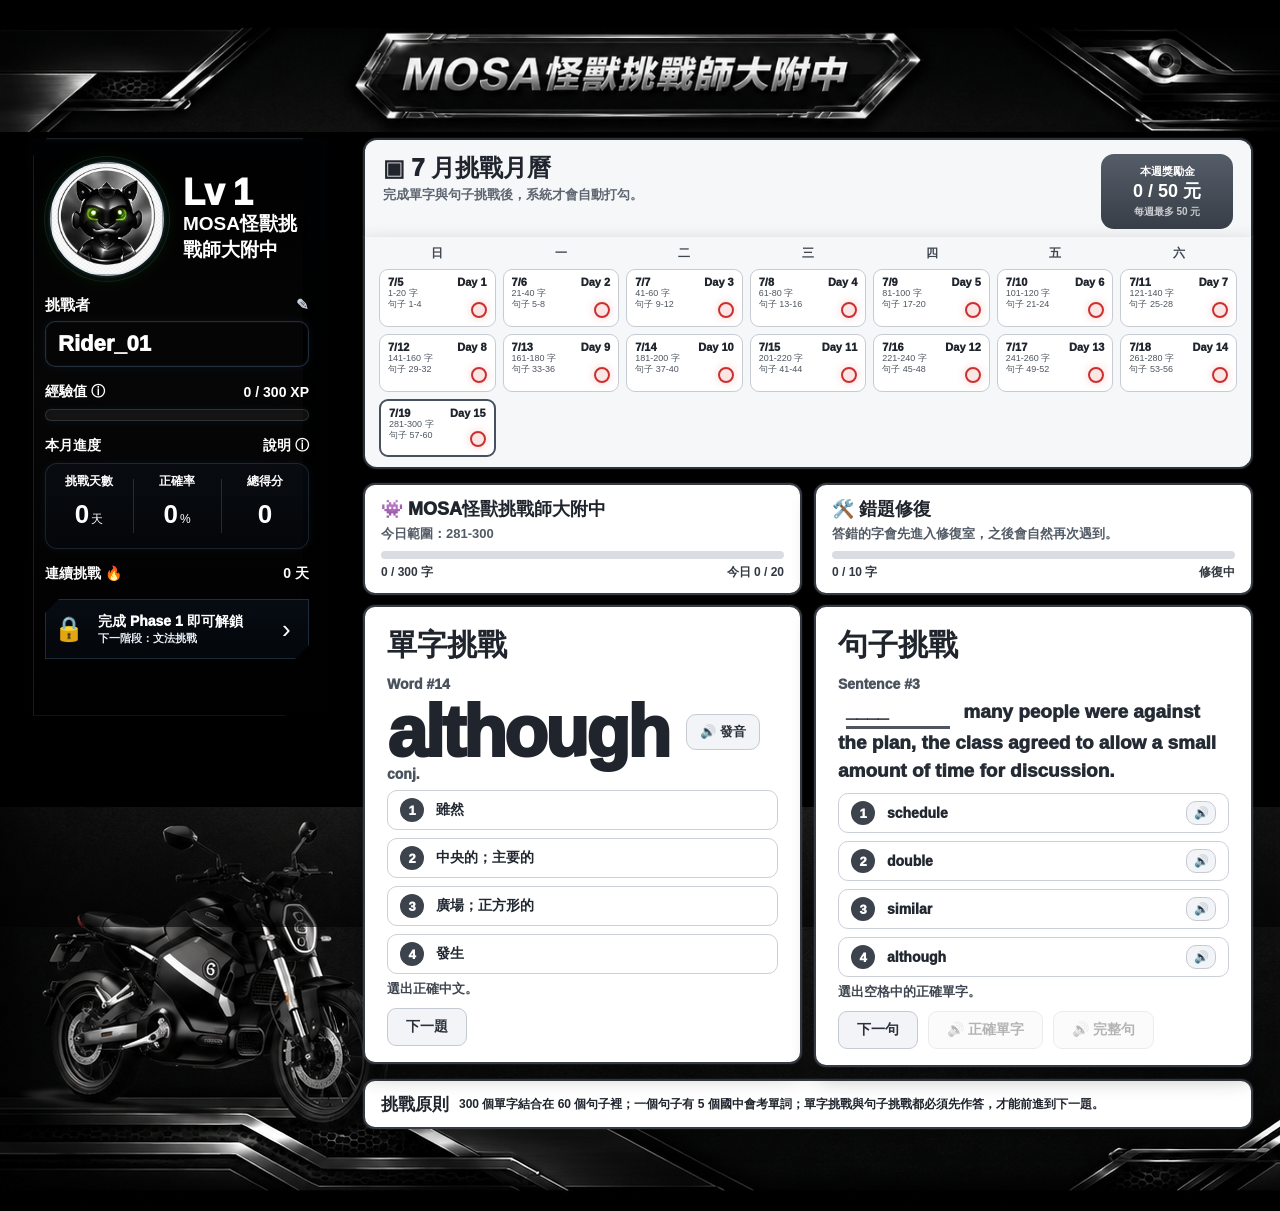
==== commit 501d637f: "Update profile subtitle text" ====
--- a/index.html
+++ b/index.html
@@ -16,7 +16,7 @@
             <div class="avatar-shell"><div class="medal" id="medal" data-lv="1"></div></div>
             <div class="level-copy">
               <div class="level-big">Lv 1</div>
-              <div class="level-sub">挑戰新手</div>
+              <div class="level-sub">MOSA怪獸挑戰師大附中</div>
             </div>
           </div>
 
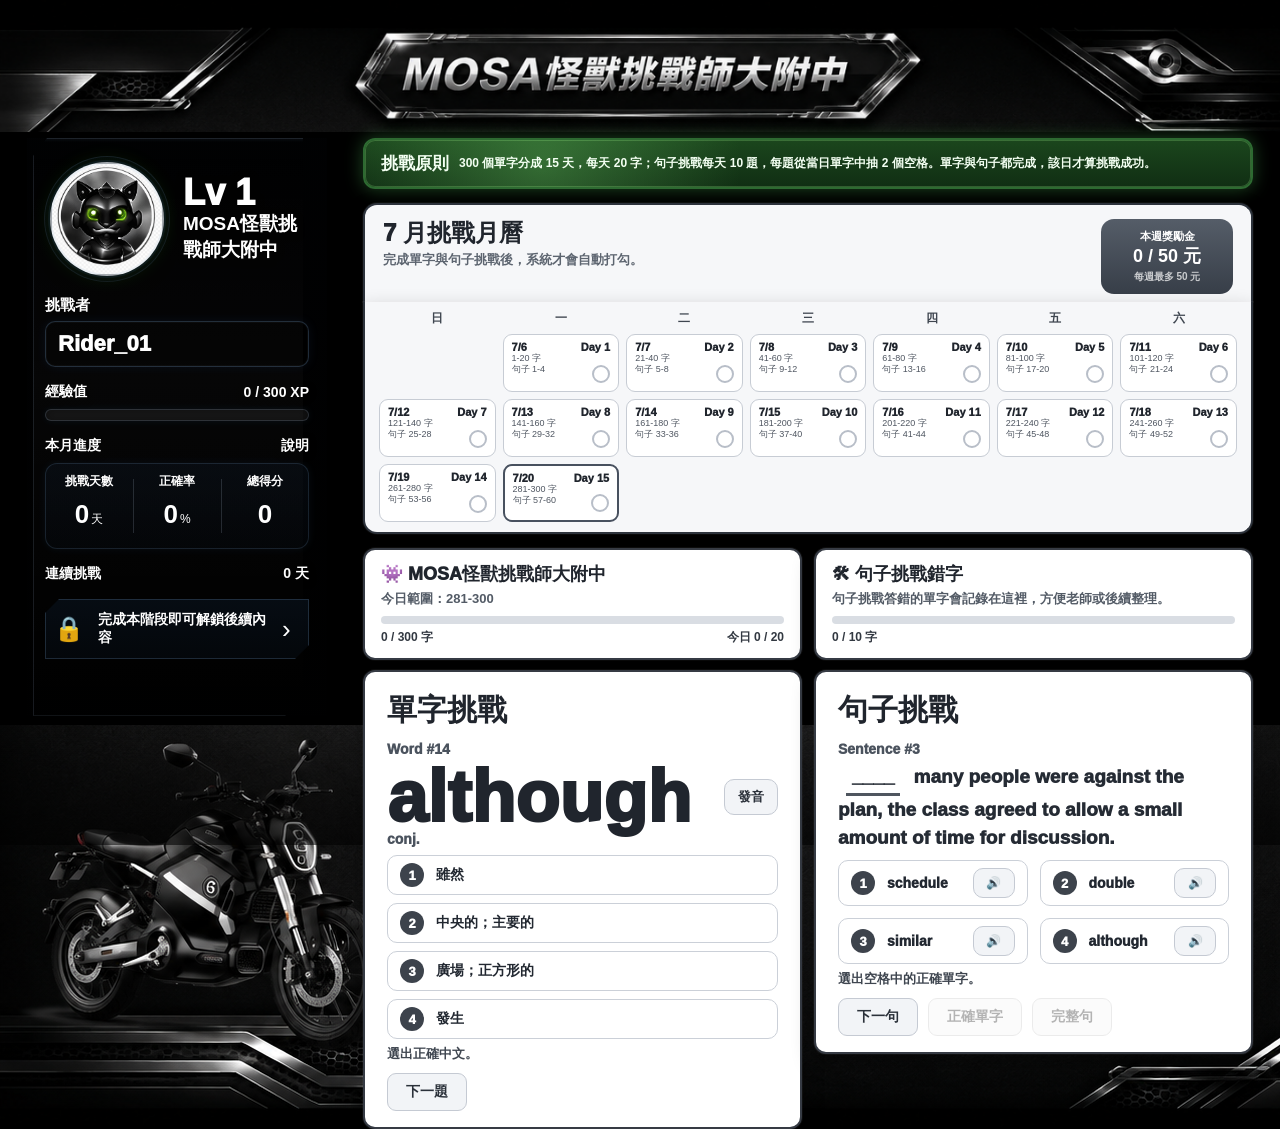
==== commit ca75df93: "Update local MOSA challenge build" ====
--- a/index.html
+++ b/index.html
@@ -3,17 +3,20 @@
 <head>
   <meta charset="utf-8" />
   <meta name="viewport" content="width=device-width, initial-scale=1" />
-  <title>MOSA 怪獸挑戰師大附中</title>
+  <title>MOSA怪獸挑戰師大附中</title>
   <link rel="stylesheet" href="style.css" />
 </head>
 <body>
   <div class="app">
     <section class="garden" aria-label="MOSA header"></section>
+
     <main class="main">
       <aside class="profile">
         <div class="profile-card-v2">
           <div class="profile-head-v2">
-            <div class="avatar-shell"><div class="medal" id="medal" data-lv="1"></div></div>
+            <div class="avatar-shell">
+              <div class="medal" id="medal" data-lv="1"></div>
+            </div>
             <div class="level-copy">
               <div class="level-big">Lv 1</div>
               <div class="level-sub">MOSA怪獸挑戰師大附中</div>
@@ -21,86 +24,134 @@
           </div>
 
           <div class="field-label">挑戰者</div>
-          <div class="name"><input id="challengerName" class="challenger-name" type="text" value="Rider_01" aria-label="挑戰者名稱" /></div>
+          <div class="name">
+            <input id="challengerName" class="challenger-name" type="text" value="Ann" aria-label="挑戰者名稱" />
+          </div>
 
           <div class="xp-row">
-            <span>經驗值 ⓘ</span>
+            <span>經驗值</span>
             <span><span id="xpNow">0</span> / 300 XP</span>
           </div>
           <div class="level-bar"><div id="levelBar"></div></div>
 
           <div class="month-row">
             <span>本月進度</span>
-            <span>說明 ⓘ</span>
+            <span>說明</span>
           </div>
 
           <div class="stats-grid-v2">
-            <div class="stat-box"><small>挑戰天數</small><div class="stat-line"><strong id="statDays">0</strong><em>天</em></div></div>
-            <div class="stat-box"><small>正確率</small><div class="stat-line"><strong id="statAccuracy">0</strong><em>%</em></div></div>
-            <div class="stat-box"><small>總得分</small><div class="stat-line"><strong id="statScore">0</strong></div></div>
+            <div class="stat-box">
+              <small>挑戰天數</small>
+              <div class="stat-line"><strong id="statDays">0</strong><em>天</em></div>
+            </div>
+            <div class="stat-box">
+              <small>正確率</small>
+              <div class="stat-line"><strong id="statAccuracy">0</strong><em>%</em></div>
+            </div>
+            <div class="stat-box">
+              <small>總得分</small>
+              <div class="stat-line"><strong id="statScore">0</strong></div>
+            </div>
           </div>
 
-          <div class="streak-row"><span>連續挑戰 🔥</span><strong><span id="streakDays">0</span> 天</strong></div>
+          <div class="streak-row">
+            <span>連續挑戰</span>
+            <strong><span id="streakDays">0</span> 天</strong>
+          </div>
 
           <div class="phase-next-card">
             <div class="lock-icon">🔒</div>
             <div class="phase-copy">
-              <div class="phase-title">完成 Phase 1 即可解鎖</div>
-              <div class="phase-note">下一階段：文法挑戰</div>
+              <div class="phase-title">完成本階段即可解鎖後續內容</div>
             </div>
             <div class="phase-arrow">›</div>
-          </div>
-
-          <div class="hidden-metrics">
-            <span id="totalWords">0</span><span id="totalSentences">0</span>
-            <span id="goalDays">0/15</span><div id="goalDaysBar"></div><small id="goalDaysSmall"></small>
-            <span id="goalWords">0/1200</span><div id="goalWordsBar"></div><small id="goalWordsSmall"></small>
           </div>
         </div>
       </aside>
 
       <section class="panel">
+        <div class="principles compact-principles glow-principles">
+          <h3>挑戰原則</h3>
+          <p>300 個單字分成 15 天，每天 20 字；句子挑戰每天 10 題，每題從當日單字中抽 2 個空格。單字與句子都完成，該日才算挑戰成功。</p>
+        </div>
+
         <div class="panel-head">
-          <div><h2>7 月挑戰月曆</h2><p>完成單字與句子挑戰後，系統才會自動打勾。</p></div>
-          <div class="reward"><b>本週獎勵金</b><strong id="rewardText">0 / 50 元</strong></div>
+          <div>
+            <h2>7 月挑戰月曆</h2>
+            <p>完成單字與句子挑戰後，系統才會自動打勾。</p>
+          </div>
+          <div class="reward">
+            <b>本週獎勵金</b>
+            <strong id="rewardText">0 / 50 元</strong>
+          </div>
         </div>
+
         <div class="calendar" id="calendar"></div>
 
         <div class="quiz-layout">
           <div class="challenge-column">
-            <div class="challenge-head"><h3>👾 MOSA怪獸挑戰師大附中</h3><p>今日範圍：<span id="todayWordsRange">1-20</span></p><div class="progress"><div id="wordBar"></div></div><div class="quest-note"><span id="wordNote">0 / 300 字</span><span id="todayWordNote">今日 0 / 20</span></div></div>
+            <div class="challenge-head">
+              <h3>👾 MOSA怪獸挑戰師大附中</h3>
+              <p>今日範圍：<span id="todayWordsRange">1-20</span></p>
+              <div class="progress"><div id="wordBar"></div></div>
+              <div class="quest-note">
+                <span id="wordNote">0 / 300 字</span>
+                <span id="todayWordNote">今日 0 / 20</span>
+              </div>
+            </div>
+
             <div class="quiz-card word-card">
               <h3>單字挑戰</h3>
-              <div class="meta" id="wordMeta">Word #14</div>
-              <div class="word-line"><div class="big-word" id="wordPrompt">although</div><button class="speak-btn" id="wordSpeakBtn">🔊 發音</button></div>
+              <div class="meta" id="wordMeta">Word 1/20</div>
+              <div class="word-line">
+                <div class="big-word" id="wordPrompt">although</div>
+                <button class="speak-btn" id="wordSpeakBtn" type="button">發音</button>
+              </div>
               <div class="meta" id="wordForm">conj.</div>
               <div class="options" id="wordOptions"></div>
               <div class="feedback" id="wordFeedback">選出正確中文。</div>
-              <div class="buttons"><button id="nextWordBtn" disabled>下一題</button></div>
+              <div class="buttons">
+                <button id="nextWordBtn" type="button" disabled>下一題</button>
+              </div>
             </div>
           </div>
 
           <div class="challenge-column">
-            <div class="challenge-head fix-head"><h3>🛠️ 錯題修復</h3><p>答錯的字會先進入修復室，之後會自然再次遇到。</p><div class="progress"><div id="fixBar"></div></div><div class="quest-note"><span id="fixNote">0 / 10 字</span><span>修復中</span></div></div>
+            <div class="challenge-head fix-head">
+              <h3>🛠 句子挑戰錯字</h3>
+              <p>句子挑戰答錯的單字會記錄在這裡，方便老師或後續整理。</p>
+              <div class="progress"><div id="fixBar"></div></div>
+              <div class="quest-note">
+                <span id="fixNote">0 / 10 字</span>
+              </div>
+            </div>
+
             <div class="quiz-card sentence-card">
               <h3>句子挑戰</h3>
-              <div class="meta" id="sentMeta">Sentence #3</div>
+              <div class="meta" id="sentMeta">Sentence 1/10</div>
               <div class="sentence-box" id="sentPrompt"></div>
-              <p id="sentZh" class="sent-zh-hidden"></p>
-              <div class="chips sent-words-hidden" id="sentWords"></div>
               <div class="sentence-options" id="sentenceOptions"></div>
-              <div class="feedback" id="sentenceFeedback">選出空格中的正確單字。</div>
-              <div class="grammar-note sent-grammar-hidden" id="sentGrammar"></div>
-              <div class="buttons"><button id="nextSentenceBtn" disabled>下一句</button><button class="speak-btn" id="blankSpeakBtn" disabled>🔊 正確單字</button><button class="speak-btn" id="sentenceSpeakBtn" disabled>🔊 完整句</button></div>
+              <div class="feedback" id="sentenceFeedback">請完成 A、B 兩個空格。</div>
+              <div class="buttons">
+                <button id="nextSentenceBtn" type="button" disabled>下一句</button>
+                <button class="speak-btn" id="blankSpeakBtn" type="button" disabled>正確單字</button>
+                <button class="speak-btn" id="sentenceSpeakBtn" type="button" disabled>完整句</button>
+              </div>
+
+              <div class="answer-explain answer-explain-hidden" id="sentenceExplainBlock">
+                <p id="sentZh" class="sent-zh-hidden"></p>
+                <div class="chips sent-words-hidden" id="sentWords"></div>
+                <div class="grammar-note sent-grammar-hidden" id="sentGrammar"></div>
+              </div>
             </div>
           </div>
         </div>
-
-        <div class="principles compact-principles"><h3>挑戰原則</h3><p>300 個單字結合在 60 個句子裡；一個句子有 5 個國中會考單詞；單字挑戰與句子挑戰都必須先作答，才能前進到下一題。</p></div>
       </section>
     </main>
+
     <footer class="mosa-footer" aria-label="moto footer"></footer>
   </div>
+
   <script src="data/words.js"></script>
   <script src="data/sentences.js"></script>
   <script src="app.js"></script>
--- a/style.css
+++ b/style.css
@@ -1,2 +1,898 @@
-
-:root{--dark:#080c12;--card:#f6f7f9;--line:#2d333c;--text:#20252d;--muted:#5d6570;--green:#55b233;--red:#cc2f2f;--graybar:#d8dce2}*{box-sizing:border-box}html,body{margin:0;min-height:100%;font-family:-apple-system,BlinkMacSystemFont,"Segoe UI","Noto Sans TC","Microsoft JhengHei",sans-serif;background:#000;color:var(--text);overflow-x:hidden}.app{width:min(1448px,100vw);min-height:1086px;margin:0 auto;position:relative;overflow:hidden;background:#000}.garden{height:132px;margin:0 0 6px;background:#000 url("assets/header.png") center top/cover no-repeat}.main{position:relative;z-index:3;width:calc(100% - 54px);max-width:1394px;margin:4px auto 0;display:grid;grid-template-columns:312px minmax(0,1fr);gap:24px;align-items:start}.profile{position:relative;width:300px;min-height:578px;overflow:hidden}.profile::after{content:"";position:absolute;left:0;right:0;bottom:118px;height:220px;background:linear-gradient(to bottom,rgba(0,0,0,1) 0%,rgba(0,0,0,.96) 20%,rgba(0,0,0,.78) 46%,rgba(0,0,0,.36) 72%,rgba(0,0,0,0) 100%);pointer-events:none;z-index:1}.profile-card-v2{position:relative;z-index:2;width:100%;max-width:300px;min-height:578px;padding:18px;border:none;border-radius:0;background:linear-gradient(180deg,rgba(5,8,14,.16),rgba(5,8,14,.03));box-shadow:none}.profile-card-v2::before{content:"";position:absolute;left:6px;right:24px;top:0;bottom:0;background:linear-gradient(180deg,rgba(122,170,218,.06),rgba(122,170,218,0) 16%) top/100% 22px no-repeat,linear-gradient(180deg,transparent,rgba(255,255,255,.025) 42%,transparent);clip-path:polygon(14px 0,100% 0,100% calc(100% - 16px),calc(100% - 18px) 100%,0 100%,0 18px);border-left:1px solid rgba(163,188,219,.14);border-top:1px solid rgba(163,188,219,.18);border-bottom:1px solid rgba(163,188,219,.10);filter:drop-shadow(0 0 12px rgba(89,164,255,.08));pointer-events:none}.profile-head-v2{display:grid;grid-template-columns:124px 1fr;gap:14px;align-items:center;margin-bottom:14px;height:126px}.avatar-shell{width:124px;height:124px;display:flex;align-items:center;justify-content:center;border-radius:50%;background:radial-gradient(circle at 50% 50%,rgba(111,165,255,.10),rgba(0,0,0,0) 72%);box-shadow:0 0 0 1px rgba(126,155,215,.16),inset 0 0 18px rgba(128,180,255,.06)}.medal{width:114px;height:114px;border-radius:50%;overflow:hidden;background:url("assets/avatar.png") center/cover no-repeat;border:2px solid rgba(228,234,242,.72);box-shadow:0 0 0 2px rgba(54,85,122,.16),0 0 22px rgba(87,255,56,.12),inset 0 0 16px rgba(255,255,255,.10),0 8px 18px rgba(0,0,0,.42)}.level-big{font-size:36px;line-height:1;font-weight:1000;color:#fff;letter-spacing:-.02em;text-shadow:0 2px 8px #000}.level-sub{font-size:19px;font-weight:900;color:#fff;text-shadow:0 2px 8px #000}.field-label,.xp-row,.month-row,.streak-row{color:#fff;font-weight:900;text-shadow:0 2px 7px rgba(0,0,0,.85)}.field-label{font-size:15px;margin:6px 0}.field-label::after{content:"✎";float:right;color:#c8d0dc}.challenger-name{width:100%;height:46px;padding:8px 12px;border-radius:10px;border:1px solid rgba(111,155,201,.28);background:rgba(0,0,0,.62);color:#fff;font-size:22px;font-weight:1000;box-shadow:0 0 12px rgba(83,153,255,.08),inset 0 0 0 1px rgba(255,255,255,.03)}.xp-row,.month-row,.streak-row{display:flex;justify-content:space-between;align-items:center;margin:16px 0 8px;font-size:14px}.level-bar{height:12px;border-radius:999px;background:rgba(255,255,255,.08);border:1px solid rgba(112,132,154,.24);overflow:hidden;box-shadow:0 0 8px rgba(100,190,255,.08),inset 0 0 10px rgba(0,0,0,.45)}#levelBar{height:100%;width:0;background:linear-gradient(90deg,#70da2d,#8bf138 52%,#4fc92f);box-shadow:0 0 10px rgba(107,255,92,.48)}.stats-grid-v2{height:86px;display:grid;grid-template-columns:repeat(3,1fr);background:linear-gradient(180deg,rgba(8,14,22,.62),rgba(8,14,22,.26));border-radius:12px;box-shadow:0 0 0 1px rgba(111,155,201,.18) inset,0 0 10px rgba(100,190,255,.07);overflow:hidden}.stat-box{padding:10px 4px;text-align:center;color:#fff;position:relative}.stat-box+.stat-box::before{content:"";position:absolute;left:0;top:16px;bottom:16px;width:1px;background:rgba(180,198,219,.18)}.stat-box small{display:block;font-size:12px;font-weight:900;margin-bottom:11px}.stat-box strong{font-size:26px;line-height:1}.stat-box em{font-style:normal;font-size:12px;margin-left:2px}.phase-next-card{height:60px;display:grid;grid-template-columns:36px 1fr 18px;gap:8px;align-items:center;padding:8px 9px;margin-top:16px;clip-path:polygon(14px 0,100% 0,100% calc(100% - 14px),calc(100% - 14px) 100%,0 100%,0 14px);background:linear-gradient(180deg,rgba(7,14,22,.86),rgba(7,14,22,.45));box-shadow:0 0 0 1px rgba(121,163,209,.22) inset,0 0 12px rgba(100,190,255,.08)}.lock-icon{font-size:24px}.phase-title{color:#fff;font-size:14px;font-weight:1000}.phase-note{color:#e7edf6;font-size:11px;font-weight:800}.phase-arrow{color:#fff;font-size:26px}.hidden-metrics{display:none}.panel{width:100%;max-width:none}.panel-head{display:flex;justify-content:space-between;align-items:flex-start;gap:14px;min-height:72px;padding:14px 18px 8px;background:var(--card);border:2px solid var(--line);border-bottom:none;border-radius:14px 14px 0 0;box-shadow:0 10px 22px rgba(0,0,0,.32),0 0 0 1px rgba(255,255,255,.05)}.panel-head h2{margin:0;font-size:24px;line-height:1.15;font-weight:1000}.panel-head h2::before{content:"▣ ";font-size:.95em}.panel-head p{margin:4px 0 0;color:var(--muted);font-size:13px;font-weight:800}.reward{min-width:132px;padding:10px 12px;border-radius:13px;background:linear-gradient(180deg,#555d68,#373e48);color:#fff;text-align:center}.reward b{display:block;font-size:11px}.reward strong{display:block;font-size:18px}.reward::after{content:"每週最多 50 元";display:block;margin-top:2px;font-size:10px;font-weight:800;color:rgba(255,255,255,.72)}.calendar{display:grid;grid-template-columns:repeat(7,1fr);gap:7px;padding:8px 14px 10px;background:var(--card);border:2px solid var(--line);border-top:none;border-radius:0 0 14px 14px;margin:0 0 14px;box-shadow:0 10px 22px rgba(0,0,0,.32),0 0 0 1px rgba(255,255,255,.05)}.day-name{text-align:center;font-size:12px;font-weight:1000;color:#3f4650}.day{min-height:58px;padding:6px 8px;border:1px solid #c7ccd4;border-radius:9px;background:#fff;position:relative}.day.active{border:2px solid #48515f}.date{font-size:11px;font-weight:1000;line-height:1.1;display:flex;justify-content:space-between}.day .task{font-size:9px;line-height:1.18;color:#4f5661}.check{position:absolute;right:8px;bottom:8px;width:16px;height:16px;border-radius:50%;border:2px solid var(--red);background:rgba(217,76,71,.14);box-shadow:0 0 8px rgba(217,76,71,.26);display:grid;place-items:center;font-size:10px;color:#fff}.day.done .check{border-color:#7de33b;background:rgba(125,227,59,.92);box-shadow:0 0 10px rgba(125,227,59,.55)}.quiz-layout{display:grid;grid-template-columns:1fr 1fr;gap:12px}.challenge-column{display:flex;flex-direction:column;gap:10px;min-width:0}.challenge-head,.quiz-card,.compact-principles{background:#fff;border:2px solid #363b44;border-radius:12px;box-shadow:0 10px 22px rgba(0,0,0,.32),0 0 0 1px rgba(255,255,255,.05)}.challenge-head{min-height:86px;padding:12px 16px}.challenge-head h3{font-size:18px;font-weight:1000;margin:0 0 4px}.challenge-head p{font-size:13px;font-weight:900;color:#535b66;margin:0 0 8px}.progress{height:8px;background:#d9dde3;border-radius:999px;overflow:hidden}.progress>div{height:100%;width:0}#wordBar{background:#69b143}#fixBar{background:#be2e2e}.quest-note{display:flex;justify-content:space-between;margin-top:5px;font-size:12px;font-weight:900;color:#323841}.quiz-card{min-height:382px;padding:18px 22px 16px}.quiz-card h3{font-size:30px;font-weight:1000;margin:0 0 10px}.meta{font-size:14px;font-weight:1000;color:#4b535e;margin-bottom:6px}.word-line{display:flex;align-items:center;gap:18px}.big-word{font-size:72px;line-height:.95;font-weight:1000;letter-spacing:-.04em;color:#20252d}.speak-btn,.mini-speaker{border:1px solid #c5cad3;background:#f2f4f7;color:#2b313a;border-radius:10px;font-weight:900;cursor:pointer}.speak-btn{padding:8px 13px;font-size:13px}.mini-speaker{display:inline-flex;align-items:center;justify-content:center;width:30px;height:24px;font-size:12px}.speak-btn:disabled,.mini-speaker:disabled{opacity:.36;cursor:not-allowed;filter:grayscale(1)}.options,.sentence-options{display:flex;flex-direction:column;gap:8px;margin-top:8px}.option{display:flex;align-items:center;gap:12px;width:100%;min-height:36px;padding:7px 12px;background:#fff;border:1px solid #cbd0d8;border-radius:10px;color:#222831;font-size:14px;font-weight:1000;text-align:left;cursor:pointer}.option-word{flex:1}.opt-num{width:24px;height:24px;border-radius:50%;display:inline-flex;align-items:center;justify-content:center;background:#3d434c;color:#fff;font-size:13px;flex:0 0 auto}.option.correct{border-color:#6fbd45;background:#f0faed}.option.wrong{border-color:#d84b4b;background:#fff0f0}.option.locked{cursor:default}.feedback{color:#3f4650;font-size:13px;font-weight:900;min-height:20px;padding:6px 0 0}.feedback.ok{color:#378d24}.feedback.bad{color:#bd3030}.sentence-box{min-height:74px;font-size:19px;line-height:1.48;color:#252b34;font-weight:1000;margin-bottom:8px}.sentence-blank{min-width:104px;display:inline-block;border-bottom:3px solid #4f565f;margin:0 8px}.chips{display:flex;flex-wrap:wrap;gap:8px;margin:6px 0 10px}.chip{display:inline-flex;align-items:center;gap:8px;background:#f1f3f6;border:1px solid #cfd4dc;color:#303741;border-radius:9px;padding:8px 12px;font-size:13px;font-weight:1000}.sent-words-hidden,.sent-zh-hidden,.sent-grammar-hidden{display:none!important}.grammar-note{margin-top:8px;padding:9px 11px;border-radius:10px;border:1px solid #cfd4dc;background:#f7f8fa;color:#303741;font-size:12px;line-height:1.45;font-weight:850}.buttons{display:flex;gap:10px;margin-top:10px;align-items:center}.buttons button{border-radius:9px;padding:9px 18px;font-size:14px;font-weight:1000;border:1px solid #c5cad3;background:#f2f4f7;color:#2b313a}#nextSentenceBtn:not(:disabled),#nextWordBtn:not(:disabled){background:linear-gradient(180deg,#555d68,#363d47);color:#fff;border:none}.compact-principles{display:flex;align-items:center;gap:10px;min-height:50px;margin-top:12px;margin-bottom:82px;padding:9px 16px}.compact-principles h3{font-size:17px;font-weight:1000;margin:0;white-space:nowrap}.compact-principles p{margin:0;font-size:12px;line-height:1.25;font-weight:900;white-space:nowrap;overflow:hidden;text-overflow:ellipsis}.mosa-footer{position:absolute;left:0;right:0;bottom:0;width:1448px;height:404px;margin:0;z-index:1;pointer-events:none;background:#000 url("assets/footer.png") center bottom/1448px 404px no-repeat}.mosa-footer::before{content:"";position:absolute;left:0;right:0;top:0;height:120px;background:linear-gradient(180deg,rgba(0,0,0,0),rgba(0,0,0,.58))}@media(max-width:1180px){.main{grid-template-columns:1fr;width:calc(100vw - 24px)}.profile{width:100%;min-height:360px}.quiz-layout{grid-template-columns:1fr}.panel{width:100%}}@media(max-width:720px){.big-word{font-size:52px}.panel-head{flex-direction:column}.calendar{grid-template-columns:repeat(2,1fr)}.day-name{display:none}}
+:root {
+  --dark: #080c12;
+  --card: #f6f7f9;
+  --line: #2d333c;
+  --text: #20252d;
+  --muted: #5d6570;
+  --green: #55b233;
+  --red: #cc2f2f;
+  --graybar: #d8dce2;
+}
+
+* {
+  box-sizing: border-box;
+}
+
+html,
+body {
+  margin: 0;
+  min-height: 100%;
+  font-family: -apple-system, BlinkMacSystemFont, "Segoe UI", "Noto Sans TC", "Microsoft JhengHei", sans-serif;
+  background: #000;
+  color: var(--text);
+  overflow-x: hidden;
+}
+
+body {
+  background: #000;
+}
+
+.app {
+  width: min(1448px, 100vw);
+  min-height: 1086px;
+  margin: 0 auto;
+  position: relative;
+  overflow: hidden;
+  background: #000;
+}
+
+.garden {
+  height: 132px;
+  margin: 0 0 6px;
+  background: #000 url("assets/header.png") center top / cover no-repeat;
+}
+
+.main {
+  position: relative;
+  z-index: 3;
+  width: calc(100% - 54px);
+  max-width: 1394px;
+  margin: 4px auto 0;
+  display: grid;
+  grid-template-columns: 312px minmax(0, 1fr);
+  gap: 24px;
+  align-items: start;
+}
+
+.profile {
+  position: relative;
+  width: 300px;
+  min-height: 578px;
+  overflow: hidden;
+}
+
+.profile::after {
+  content: "";
+  position: absolute;
+  left: 0;
+  right: 0;
+  bottom: 118px;
+  height: 220px;
+  background: linear-gradient(to bottom, rgba(0, 0, 0, 1) 0%, rgba(0, 0, 0, 0.96) 20%, rgba(0, 0, 0, 0.78) 46%, rgba(0, 0, 0, 0.36) 72%, rgba(0, 0, 0, 0) 100%);
+  pointer-events: none;
+  z-index: 1;
+}
+
+.profile-card-v2 {
+  position: relative;
+  z-index: 2;
+  width: 100%;
+  max-width: 300px;
+  min-height: 578px;
+  padding: 18px;
+  background: linear-gradient(180deg, rgba(5, 8, 14, 0.16), rgba(5, 8, 14, 0.03));
+}
+
+.profile-card-v2::before {
+  content: "";
+  position: absolute;
+  left: 6px;
+  right: 24px;
+  top: 0;
+  bottom: 0;
+  background:
+    linear-gradient(180deg, rgba(122, 170, 218, 0.06), rgba(122, 170, 218, 0) 16%) top / 100% 22px no-repeat,
+    linear-gradient(180deg, transparent, rgba(255, 255, 255, 0.025) 42%, transparent);
+  clip-path: polygon(14px 0, 100% 0, 100% calc(100% - 16px), calc(100% - 18px) 100%, 0 100%, 0 18px);
+  border-left: 1px solid rgba(163, 188, 219, 0.14);
+  border-top: 1px solid rgba(163, 188, 219, 0.18);
+  border-bottom: 1px solid rgba(163, 188, 219, 0.1);
+  filter: drop-shadow(0 0 12px rgba(89, 164, 255, 0.08));
+  pointer-events: none;
+}
+
+.profile-head-v2 {
+  display: grid;
+  grid-template-columns: 124px 1fr;
+  gap: 14px;
+  align-items: center;
+  margin-bottom: 14px;
+  height: 126px;
+}
+
+.avatar-shell {
+  width: 124px;
+  height: 124px;
+  display: flex;
+  align-items: center;
+  justify-content: center;
+  border-radius: 50%;
+  background: radial-gradient(circle at 50% 50%, rgba(111, 165, 255, 0.1), rgba(0, 0, 0, 0) 72%);
+  box-shadow: 0 0 0 1px rgba(126, 155, 215, 0.16), inset 0 0 18px rgba(128, 180, 255, 0.06);
+}
+
+.medal {
+  width: 114px;
+  height: 114px;
+  border-radius: 50%;
+  overflow: hidden;
+  background: url("assets/avatar.png") center / cover no-repeat;
+  border: 2px solid rgba(228, 234, 242, 0.72);
+  box-shadow: 0 0 0 2px rgba(54, 85, 122, 0.16), 0 0 22px rgba(87, 255, 56, 0.12), inset 0 0 16px rgba(255, 255, 255, 0.1), 0 8px 18px rgba(0, 0, 0, 0.42);
+}
+
+.level-big {
+  font-size: 36px;
+  line-height: 1;
+  font-weight: 1000;
+  color: #fff;
+  text-shadow: 0 2px 8px #000;
+}
+
+.level-sub,
+.field-label,
+.xp-row,
+.month-row,
+.streak-row {
+  color: #fff;
+  font-weight: 900;
+  text-shadow: 0 2px 7px rgba(0, 0, 0, 0.85);
+}
+
+.level-sub {
+  font-size: 19px;
+}
+
+.field-label {
+  font-size: 15px;
+  margin: 6px 0;
+}
+
+.challenger-name {
+  width: 100%;
+  height: 46px;
+  padding: 8px 12px;
+  border-radius: 10px;
+  border: 1px solid rgba(111, 155, 201, 0.28);
+  background: rgba(0, 0, 0, 0.62);
+  color: #fff;
+  font-size: 22px;
+  font-weight: 1000;
+  box-shadow: 0 0 12px rgba(83, 153, 255, 0.08), inset 0 0 0 1px rgba(255, 255, 255, 0.03);
+}
+
+.xp-row,
+.month-row,
+.streak-row {
+  display: flex;
+  justify-content: space-between;
+  align-items: center;
+  margin: 16px 0 8px;
+  font-size: 14px;
+}
+
+.level-bar {
+  height: 12px;
+  border-radius: 999px;
+  background: rgba(255, 255, 255, 0.08);
+  border: 1px solid rgba(112, 132, 154, 0.24);
+  overflow: hidden;
+  box-shadow: 0 0 8px rgba(100, 190, 255, 0.08), inset 0 0 10px rgba(0, 0, 0, 0.45);
+}
+
+#levelBar {
+  height: 100%;
+  width: 0;
+  background: linear-gradient(90deg, #70da2d, #8bf138 52%, #4fc92f);
+  box-shadow: 0 0 10px rgba(107, 255, 92, 0.48);
+}
+
+.stats-grid-v2 {
+  height: 86px;
+  display: grid;
+  grid-template-columns: repeat(3, 1fr);
+  background: linear-gradient(180deg, rgba(8, 14, 22, 0.62), rgba(8, 14, 22, 0.26));
+  border-radius: 12px;
+  box-shadow: 0 0 0 1px rgba(111, 155, 201, 0.18) inset, 0 0 10px rgba(100, 190, 255, 0.07);
+  overflow: hidden;
+}
+
+.stat-box {
+  padding: 10px 4px;
+  text-align: center;
+  color: #fff;
+  position: relative;
+}
+
+.stat-box + .stat-box::before {
+  content: "";
+  position: absolute;
+  left: 0;
+  top: 16px;
+  bottom: 16px;
+  width: 1px;
+  background: rgba(180, 198, 219, 0.18);
+}
+
+.stat-box small {
+  display: block;
+  font-size: 12px;
+  font-weight: 900;
+  margin-bottom: 11px;
+}
+
+.stat-box strong {
+  font-size: 26px;
+  line-height: 1;
+}
+
+.stat-box em {
+  font-style: normal;
+  font-size: 12px;
+  margin-left: 2px;
+}
+
+.phase-next-card {
+  height: 60px;
+  display: grid;
+  grid-template-columns: 36px 1fr 18px;
+  gap: 8px;
+  align-items: center;
+  padding: 8px 9px;
+  margin-top: 16px;
+  clip-path: polygon(14px 0, 100% 0, 100% calc(100% - 14px), calc(100% - 14px) 100%, 0 100%, 0 14px);
+  background: linear-gradient(180deg, rgba(7, 14, 22, 0.86), rgba(7, 14, 22, 0.45));
+  box-shadow: 0 0 0 1px rgba(121, 163, 209, 0.22) inset, 0 0 12px rgba(100, 190, 255, 0.08);
+}
+
+.lock-icon {
+  font-size: 24px;
+}
+
+.phase-title {
+  color: #fff;
+  font-size: 14px;
+  font-weight: 1000;
+}
+
+.phase-note {
+  color: #e7edf6;
+  font-size: 11px;
+  font-weight: 800;
+}
+
+.phase-arrow {
+  color: #fff;
+  font-size: 26px;
+}
+
+.panel {
+  width: 100%;
+}
+
+.panel-head {
+  display: flex;
+  justify-content: space-between;
+  align-items: flex-start;
+  gap: 14px;
+  min-height: 72px;
+  padding: 14px 18px 8px;
+  background: var(--card);
+  border: 2px solid var(--line);
+  border-bottom: none;
+  border-radius: 14px 14px 0 0;
+  box-shadow: 0 10px 22px rgba(0, 0, 0, 0.32), 0 0 0 1px rgba(255, 255, 255, 0.05);
+}
+
+.panel-head h2 {
+  margin: 0;
+  font-size: 24px;
+  line-height: 1.15;
+  font-weight: 1000;
+}
+
+.panel-head p {
+  margin: 4px 0 0;
+  color: var(--muted);
+  font-size: 13px;
+  font-weight: 800;
+}
+
+.reward {
+  min-width: 132px;
+  padding: 10px 12px;
+  border-radius: 13px;
+  background: linear-gradient(180deg, #555d68, #373e48);
+  color: #fff;
+  text-align: center;
+}
+
+.reward b {
+  display: block;
+  font-size: 11px;
+}
+
+.reward strong {
+  display: block;
+  font-size: 18px;
+}
+
+.reward::after {
+  content: "每週最多 50 元";
+  display: block;
+  margin-top: 2px;
+  font-size: 10px;
+  font-weight: 800;
+  color: rgba(255, 255, 255, 0.72);
+}
+
+.calendar {
+  display: grid;
+  grid-template-columns: repeat(7, 1fr);
+  gap: 7px;
+  padding: 8px 14px 10px;
+  background: var(--card);
+  border: 2px solid var(--line);
+  border-top: none;
+  border-radius: 0 0 14px 14px;
+  margin: 0 0 14px;
+  box-shadow: 0 10px 22px rgba(0, 0, 0, 0.32), 0 0 0 1px rgba(255, 255, 255, 0.05);
+}
+
+.day-name {
+  text-align: center;
+  font-size: 12px;
+  font-weight: 1000;
+  color: #3f4650;
+}
+
+.day {
+  min-height: 58px;
+  padding: 6px 8px;
+  border: 1px solid #c7ccd4;
+  border-radius: 9px;
+  background: #fff;
+  position: relative;
+}
+
+.day-empty {
+  background: transparent;
+  border-color: transparent;
+  box-shadow: none;
+}
+
+.day.active {
+  border: 2px solid #48515f;
+}
+
+.date {
+  font-size: 11px;
+  font-weight: 1000;
+  line-height: 1.1;
+  display: flex;
+  justify-content: space-between;
+}
+
+.day .task {
+  font-size: 9px;
+  line-height: 1.18;
+  color: #4f5661;
+}
+
+.check {
+  position: absolute;
+  right: 8px;
+  bottom: 8px;
+  width: 18px;
+  height: 18px;
+  border-radius: 50%;
+  border: 2px solid #b8bec8;
+  background: transparent;
+  display: grid;
+  place-items: center;
+  font-size: 11px;
+  color: transparent;
+}
+
+.day.done .check {
+  border-color: #7de33b;
+  background: rgba(125, 227, 59, 0.92);
+  box-shadow: 0 0 10px rgba(125, 227, 59, 0.55);
+  color: #fff;
+}
+
+.quiz-layout {
+  display: grid;
+  grid-template-columns: 1fr 1fr;
+  gap: 12px;
+}
+
+.challenge-column {
+  display: flex;
+  flex-direction: column;
+  gap: 10px;
+  min-width: 0;
+}
+
+.challenge-head,
+.quiz-card,
+.compact-principles {
+  background: #fff;
+  border: 2px solid #363b44;
+  border-radius: 12px;
+  box-shadow: 0 10px 22px rgba(0, 0, 0, 0.32), 0 0 0 1px rgba(255, 255, 255, 0.05);
+}
+
+.challenge-head {
+  min-height: 86px;
+  padding: 12px 16px;
+}
+
+.challenge-head h3 {
+  font-size: 18px;
+  font-weight: 1000;
+  margin: 0 0 4px;
+}
+
+.challenge-head p {
+  font-size: 13px;
+  font-weight: 900;
+  color: #535b66;
+  margin: 0 0 8px;
+}
+
+.fix-head .quest-note {
+  justify-content: flex-start;
+}
+
+.progress {
+  height: 8px;
+  background: #d9dde3;
+  border-radius: 999px;
+  overflow: hidden;
+}
+
+.progress > div {
+  height: 100%;
+  width: 0;
+}
+
+#wordBar {
+  background: #69b143;
+}
+
+#fixBar {
+  background: #be2e2e;
+}
+
+.quest-note {
+  display: flex;
+  justify-content: space-between;
+  margin-top: 5px;
+  font-size: 12px;
+  font-weight: 900;
+  color: #323841;
+}
+
+.quiz-card {
+  min-height: 382px;
+  padding: 18px 22px 16px;
+}
+
+.quiz-card h3 {
+  font-size: 30px;
+  font-weight: 1000;
+  margin: 0 0 10px;
+}
+
+.meta {
+  font-size: 14px;
+  font-weight: 1000;
+  color: #4b535e;
+  margin-bottom: 6px;
+}
+
+.word-line {
+  display: flex;
+  align-items: center;
+  gap: 18px;
+  min-width: 0;
+}
+
+.big-word {
+  flex: 1;
+  min-width: 0;
+  font-size: 72px;
+  line-height: 0.95;
+  font-weight: 1000;
+  color: #20252d;
+  overflow-wrap: anywhere;
+  word-break: break-word;
+  font-size: clamp(52px, 6vw, 72px);
+}
+
+.speak-btn,
+.mini-speaker {
+  border: 1px solid #c5cad3;
+  background: #f2f4f7;
+  color: #2b313a;
+  border-radius: 10px;
+  font-weight: 900;
+  cursor: pointer;
+}
+
+.speak-btn {
+  padding: 8px 13px;
+  font-size: 13px;
+}
+
+.mini-speaker {
+  display: inline-flex;
+  align-items: center;
+  justify-content: center;
+  width: 42px;
+  height: 30px;
+  font-size: 12px;
+  flex: 0 0 auto;
+}
+
+.speak-btn:disabled,
+.mini-speaker:disabled {
+  opacity: 0.36;
+  cursor: not-allowed;
+  filter: grayscale(1);
+}
+
+.options {
+  display: flex;
+  flex-direction: column;
+  gap: 8px;
+  margin-top: 8px;
+}
+
+.sentence-options {
+  display: grid;
+  grid-template-columns: repeat(2, minmax(0, 1fr));
+  gap: 12px;
+  margin-top: 8px;
+  align-items: start;
+}
+
+.sentence-option-group {
+  display: flex;
+  flex-direction: column;
+  gap: 8px;
+}
+
+.sentence-option-row {
+  display: flex;
+  align-items: center;
+  gap: 8px;
+}
+
+.sentence-option-title {
+  font-size: 12px;
+  font-weight: 1000;
+  color: #4b535e;
+}
+
+.option {
+  display: flex;
+  align-items: center;
+  gap: 12px;
+  width: 100%;
+  min-height: 36px;
+  padding: 7px 12px;
+  background: #fff;
+  border: 1px solid #cbd0d8;
+  border-radius: 10px;
+  color: #222831;
+  font-size: 14px;
+  font-weight: 1000;
+  text-align: left;
+  cursor: pointer;
+}
+
+.sentence-choice {
+  flex: 1;
+}
+
+.option-main {
+  display: inline-flex;
+  align-items: center;
+  gap: 12px;
+  min-width: 0;
+  flex: 1;
+}
+
+.option-word {
+  flex: 1;
+}
+
+.opt-num {
+  width: 24px;
+  height: 24px;
+  border-radius: 50%;
+  display: inline-flex;
+  align-items: center;
+  justify-content: center;
+  background: #3d434c;
+  color: #fff;
+  font-size: 13px;
+  flex: 0 0 auto;
+}
+
+.option.selected {
+  border-color: #7d8794;
+  background: #f4f6f8;
+}
+
+.option.correct {
+  border-color: #6fbd45;
+  background: #f0faed;
+}
+
+.option.wrong {
+  border-color: #d84b4b;
+  background: #fff0f0;
+}
+
+.option.locked {
+  cursor: default;
+}
+
+.feedback {
+  color: #3f4650;
+  font-size: 13px;
+  font-weight: 900;
+  min-height: 20px;
+  padding: 6px 0 0;
+}
+
+.feedback.ok {
+  color: #378d24;
+}
+
+.feedback.bad {
+  color: #bd3030;
+}
+
+.sentence-box {
+  min-height: 74px;
+  font-size: 19px;
+  line-height: 1.48;
+  color: #252b34;
+  font-weight: 1000;
+  margin-bottom: 8px;
+}
+
+.sentence-blank {
+  min-width: 32px;
+  display: inline-block;
+  border-bottom: 3px solid #4f565f;
+  margin: 0 8px;
+  padding: 0 6px 2px;
+  text-align: center;
+  font-weight: 1000;
+}
+
+.chips {
+  display: flex;
+  flex-wrap: wrap;
+  gap: 8px;
+  margin: 6px 0 10px;
+}
+
+.chip {
+  display: inline-flex;
+  align-items: center;
+  gap: 8px;
+  background: #f1f3f6;
+  border: 1px solid #cfd4dc;
+  color: #303741;
+  border-radius: 9px;
+  padding: 8px 12px;
+  font-size: 13px;
+  font-weight: 1000;
+}
+
+.sent-words-hidden,
+.sent-zh-hidden,
+.sent-grammar-hidden {
+  display: none !important;
+}
+
+.grammar-note {
+  margin-top: 8px;
+  padding: 9px 11px;
+  border-radius: 10px;
+  border: 1px solid #cfd4dc;
+  background: #f7f8fa;
+  color: #303741;
+  font-size: 12px;
+  line-height: 1.45;
+  font-weight: 850;
+  white-space: pre-line;
+}
+
+.answer-explain {
+  margin-top: 18px;
+  padding-top: 16px;
+  border-top: 1px solid #d7dce4;
+}
+
+.answer-explain.warning {
+  padding: 16px;
+  border-top: none;
+  border: 2px solid #d94b4b;
+  border-radius: 14px;
+  background: linear-gradient(180deg, #fff2f2, #ffe4e4);
+  box-shadow: 0 0 0 1px rgba(255, 255, 255, 0.35) inset, 0 0 18px rgba(217, 75, 75, 0.18);
+}
+
+.answer-explain.warning #sentZh,
+.answer-explain.warning #sentGrammar {
+  color: #8f1f1f;
+}
+
+.answer-explain.warning #sentZh {
+  font-size: 19px;
+  font-weight: 900;
+  line-height: 1.7;
+  margin: 0 0 12px;
+}
+
+.answer-explain.warning #sentGrammar {
+  font-size: 18px;
+  line-height: 1.75;
+  font-weight: 900;
+  border-color: #e07a7a;
+  background: rgba(255, 255, 255, 0.72);
+}
+
+.answer-explain-hidden {
+  display: none;
+}
+
+.buttons {
+  display: flex;
+  gap: 10px;
+  margin-top: 10px;
+  align-items: center;
+  flex-wrap: wrap;
+}
+
+.buttons button {
+  border-radius: 9px;
+  padding: 9px 18px;
+  font-size: 14px;
+  font-weight: 1000;
+  border: 1px solid #c5cad3;
+  background: #f2f4f7;
+  color: #2b313a;
+}
+
+#nextSentenceBtn:not(:disabled),
+#nextWordBtn:not(:disabled) {
+  background: linear-gradient(180deg, #555d68, #363d47);
+  color: #fff;
+  border: none;
+}
+
+.compact-principles {
+  display: flex;
+  align-items: center;
+  gap: 10px;
+  min-height: 50px;
+  margin-top: 0;
+  margin-bottom: 14px;
+  padding: 12px 16px;
+}
+
+.compact-principles h3 {
+  font-size: 17px;
+  font-weight: 1000;
+  margin: 0;
+  white-space: nowrap;
+}
+
+.compact-principles p {
+  margin: 0;
+  font-size: 12px;
+  line-height: 1.35;
+  font-weight: 900;
+}
+
+.glow-principles {
+  border-color: #2d6a31;
+  background:
+    radial-gradient(circle at 20% 50%, rgba(140, 255, 130, 0.26), rgba(140, 255, 130, 0) 28%),
+    linear-gradient(180deg, rgba(28, 73, 30, 0.96), rgba(17, 48, 20, 0.96));
+  box-shadow:
+    0 0 0 1px rgba(168, 255, 144, 0.22) inset,
+    0 0 18px rgba(106, 255, 122, 0.28),
+    0 10px 22px rgba(0, 0, 0, 0.32);
+}
+
+.glow-principles h3,
+.glow-principles p {
+  color: #f3fff2;
+}
+
+.mosa-footer {
+  position: absolute;
+  left: 0;
+  right: 0;
+  bottom: 0;
+  width: 1448px;
+  height: 404px;
+  margin: 0;
+  z-index: 1;
+  pointer-events: none;
+  background: #000 url("assets/footer.png") center bottom / 1448px 404px no-repeat;
+}
+
+.mosa-footer::before {
+  content: "";
+  position: absolute;
+  left: 0;
+  right: 0;
+  top: 0;
+  height: 120px;
+  background: linear-gradient(180deg, rgba(0, 0, 0, 0), rgba(0, 0, 0, 0.58));
+}
+
+@media (max-width: 1180px) {
+  .main {
+    grid-template-columns: 1fr;
+    width: calc(100vw - 24px);
+  }
+
+  .profile {
+    width: 100%;
+    min-height: 360px;
+  }
+
+  .quiz-layout {
+    grid-template-columns: 1fr;
+  }
+}
+
+@media (max-width: 900px) {
+  .sentence-options {
+    grid-template-columns: 1fr;
+  }
+}
+
+@media (max-width: 720px) {
+  .big-word {
+    font-size: 52px;
+  }
+
+  .panel-head {
+    flex-direction: column;
+  }
+
+  .calendar {
+    grid-template-columns: repeat(2, 1fr);
+  }
+
+  .day-name {
+    display: none;
+  }
+
+  .compact-principles {
+    flex-direction: column;
+    align-items: flex-start;
+  }
+}
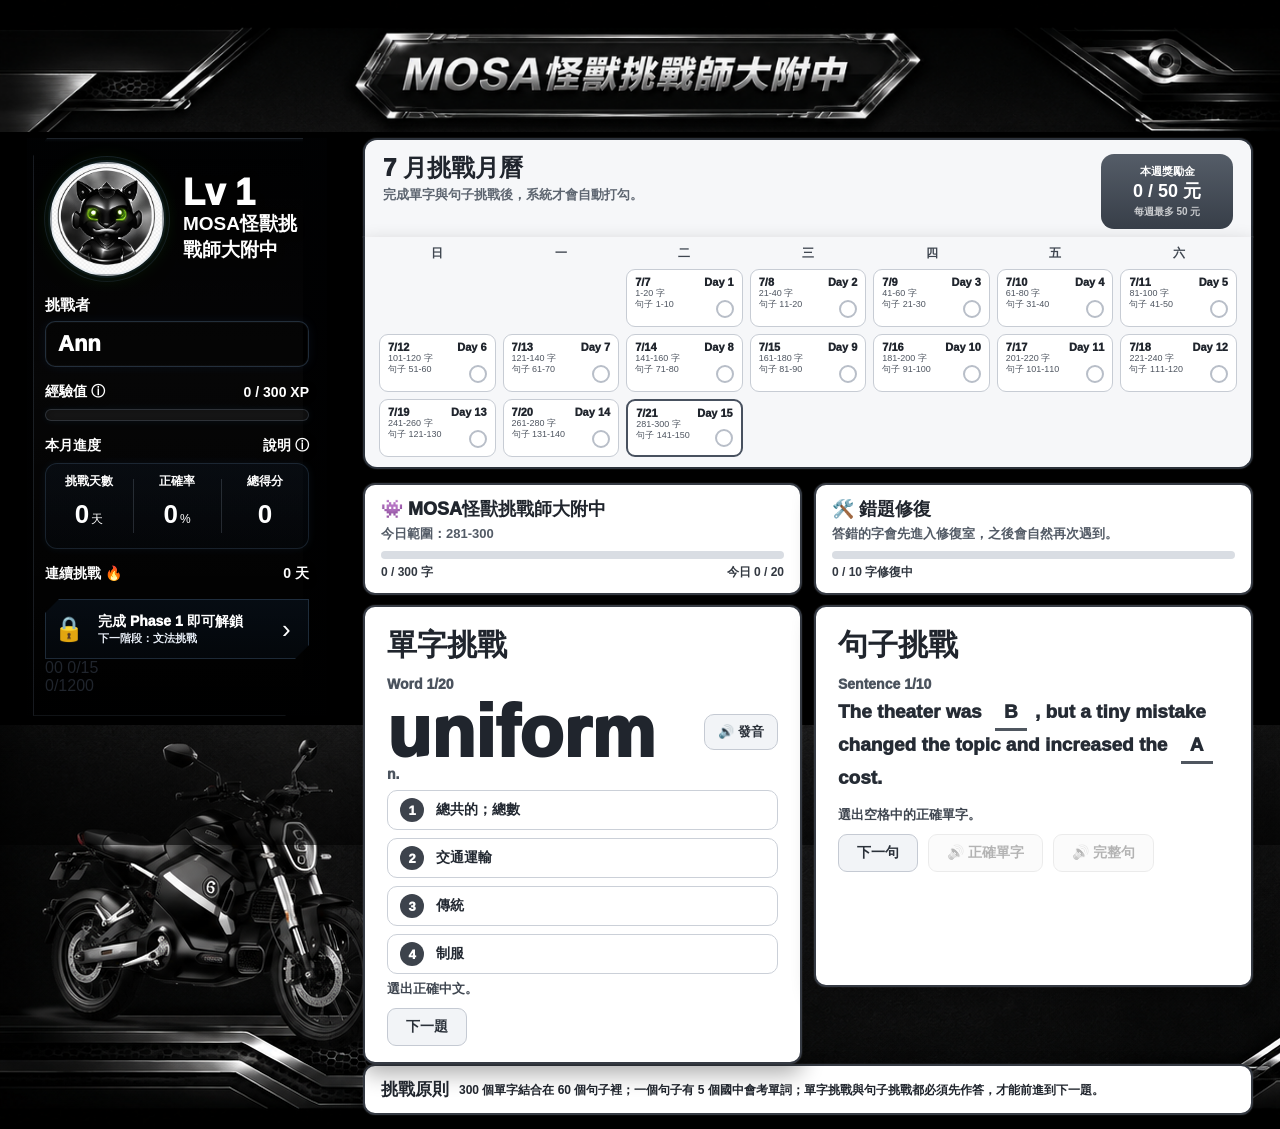
==== commit 3d29a172: "Start challenge calendar on July 6 # Conflicts: #	app.js" ====
--- a/index.html
+++ b/index.html
@@ -3,20 +3,17 @@
 <head>
   <meta charset="utf-8" />
   <meta name="viewport" content="width=device-width, initial-scale=1" />
-  <title>MOSA怪獸挑戰師大附中</title>
+  <title>MOSA 怪獸挑戰師大附中</title>
   <link rel="stylesheet" href="style.css" />
 </head>
 <body>
   <div class="app">
     <section class="garden" aria-label="MOSA header"></section>
-
     <main class="main">
       <aside class="profile">
         <div class="profile-card-v2">
           <div class="profile-head-v2">
-            <div class="avatar-shell">
-              <div class="medal" id="medal" data-lv="1"></div>
-            </div>
+            <div class="avatar-shell"><div class="medal" id="medal" data-lv="1"></div></div>
             <div class="level-copy">
               <div class="level-big">Lv 1</div>
               <div class="level-sub">MOSA怪獸挑戰師大附中</div>
@@ -24,134 +21,86 @@
           </div>
 
           <div class="field-label">挑戰者</div>
-          <div class="name">
-            <input id="challengerName" class="challenger-name" type="text" value="Ann" aria-label="挑戰者名稱" />
-          </div>
+          <div class="name"><input id="challengerName" class="challenger-name" type="text" value="Ann" aria-label="挑戰者名稱" /></div>
 
           <div class="xp-row">
-            <span>經驗值</span>
+            <span>經驗值 ⓘ</span>
             <span><span id="xpNow">0</span> / 300 XP</span>
           </div>
           <div class="level-bar"><div id="levelBar"></div></div>
 
           <div class="month-row">
             <span>本月進度</span>
-            <span>說明</span>
+            <span>說明 ⓘ</span>
           </div>
 
           <div class="stats-grid-v2">
-            <div class="stat-box">
-              <small>挑戰天數</small>
-              <div class="stat-line"><strong id="statDays">0</strong><em>天</em></div>
-            </div>
-            <div class="stat-box">
-              <small>正確率</small>
-              <div class="stat-line"><strong id="statAccuracy">0</strong><em>%</em></div>
-            </div>
-            <div class="stat-box">
-              <small>總得分</small>
-              <div class="stat-line"><strong id="statScore">0</strong></div>
-            </div>
+            <div class="stat-box"><small>挑戰天數</small><div class="stat-line"><strong id="statDays">0</strong><em>天</em></div></div>
+            <div class="stat-box"><small>正確率</small><div class="stat-line"><strong id="statAccuracy">0</strong><em>%</em></div></div>
+            <div class="stat-box"><small>總得分</small><div class="stat-line"><strong id="statScore">0</strong></div></div>
           </div>
 
-          <div class="streak-row">
-            <span>連續挑戰</span>
-            <strong><span id="streakDays">0</span> 天</strong>
-          </div>
+          <div class="streak-row"><span>連續挑戰 🔥</span><strong><span id="streakDays">0</span> 天</strong></div>
 
           <div class="phase-next-card">
             <div class="lock-icon">🔒</div>
             <div class="phase-copy">
-              <div class="phase-title">完成本階段即可解鎖後續內容</div>
+              <div class="phase-title">完成 Phase 1 即可解鎖</div>
+              <div class="phase-note">下一階段：文法挑戰</div>
             </div>
             <div class="phase-arrow">›</div>
+          </div>
+
+          <div class="hidden-metrics">
+            <span id="totalWords">0</span><span id="totalSentences">0</span>
+            <span id="goalDays">0/15</span><div id="goalDaysBar"></div><small id="goalDaysSmall"></small>
+            <span id="goalWords">0/1200</span><div id="goalWordsBar"></div><small id="goalWordsSmall"></small>
           </div>
         </div>
       </aside>
 
       <section class="panel">
-        <div class="principles compact-principles glow-principles">
-          <h3>挑戰原則</h3>
-          <p>300 個單字分成 15 天，每天 20 字；句子挑戰每天 10 題，每題從當日單字中抽 2 個空格。單字與句子都完成，該日才算挑戰成功。</p>
+        <div class="panel-head">
+          <div><h2>7 月挑戰月曆</h2><p>完成單字與句子挑戰後，系統才會自動打勾。</p></div>
+          <div class="reward"><b>本週獎勵金</b><strong id="rewardText">0 / 50 元</strong></div>
         </div>
-
-        <div class="panel-head">
-          <div>
-            <h2>7 月挑戰月曆</h2>
-            <p>完成單字與句子挑戰後，系統才會自動打勾。</p>
-          </div>
-          <div class="reward">
-            <b>本週獎勵金</b>
-            <strong id="rewardText">0 / 50 元</strong>
-          </div>
-        </div>
-
         <div class="calendar" id="calendar"></div>
 
         <div class="quiz-layout">
           <div class="challenge-column">
-            <div class="challenge-head">
-              <h3>👾 MOSA怪獸挑戰師大附中</h3>
-              <p>今日範圍：<span id="todayWordsRange">1-20</span></p>
-              <div class="progress"><div id="wordBar"></div></div>
-              <div class="quest-note">
-                <span id="wordNote">0 / 300 字</span>
-                <span id="todayWordNote">今日 0 / 20</span>
-              </div>
-            </div>
-
+            <div class="challenge-head"><h3>👾 MOSA怪獸挑戰師大附中</h3><p>今日範圍：<span id="todayWordsRange">1-20</span></p><div class="progress"><div id="wordBar"></div></div><div class="quest-note"><span id="wordNote">0 / 300 字</span><span id="todayWordNote">今日 0 / 20</span></div></div>
             <div class="quiz-card word-card">
               <h3>單字挑戰</h3>
-              <div class="meta" id="wordMeta">Word 1/20</div>
-              <div class="word-line">
-                <div class="big-word" id="wordPrompt">although</div>
-                <button class="speak-btn" id="wordSpeakBtn" type="button">發音</button>
-              </div>
+              <div class="meta" id="wordMeta">Word #14</div>
+              <div class="word-line"><div class="big-word" id="wordPrompt">although</div><button class="speak-btn" id="wordSpeakBtn">🔊 發音</button></div>
               <div class="meta" id="wordForm">conj.</div>
               <div class="options" id="wordOptions"></div>
               <div class="feedback" id="wordFeedback">選出正確中文。</div>
-              <div class="buttons">
-                <button id="nextWordBtn" type="button" disabled>下一題</button>
-              </div>
+              <div class="buttons"><button id="nextWordBtn" disabled>下一題</button></div>
             </div>
           </div>
 
           <div class="challenge-column">
-            <div class="challenge-head fix-head">
-              <h3>🛠 句子挑戰錯字</h3>
-              <p>句子挑戰答錯的單字會記錄在這裡，方便老師或後續整理。</p>
-              <div class="progress"><div id="fixBar"></div></div>
-              <div class="quest-note">
-                <span id="fixNote">0 / 10 字</span>
-              </div>
-            </div>
-
+            <div class="challenge-head fix-head"><h3>🛠️ 錯題修復</h3><p>答錯的字會先進入修復室，之後會自然再次遇到。</p><div class="progress"><div id="fixBar"></div></div><div class="quest-note"><span id="fixNote">0 / 10 字</span><span>修復中</span></div></div>
             <div class="quiz-card sentence-card">
               <h3>句子挑戰</h3>
-              <div class="meta" id="sentMeta">Sentence 1/10</div>
+              <div class="meta" id="sentMeta">Sentence #3</div>
               <div class="sentence-box" id="sentPrompt"></div>
+              <p id="sentZh" class="sent-zh-hidden"></p>
+              <div class="chips sent-words-hidden" id="sentWords"></div>
               <div class="sentence-options" id="sentenceOptions"></div>
-              <div class="feedback" id="sentenceFeedback">請完成 A、B 兩個空格。</div>
-              <div class="buttons">
-                <button id="nextSentenceBtn" type="button" disabled>下一句</button>
-                <button class="speak-btn" id="blankSpeakBtn" type="button" disabled>正確單字</button>
-                <button class="speak-btn" id="sentenceSpeakBtn" type="button" disabled>完整句</button>
-              </div>
-
-              <div class="answer-explain answer-explain-hidden" id="sentenceExplainBlock">
-                <p id="sentZh" class="sent-zh-hidden"></p>
-                <div class="chips sent-words-hidden" id="sentWords"></div>
-                <div class="grammar-note sent-grammar-hidden" id="sentGrammar"></div>
-              </div>
+              <div class="feedback" id="sentenceFeedback">選出空格中的正確單字。</div>
+              <div class="grammar-note sent-grammar-hidden" id="sentGrammar"></div>
+              <div class="buttons"><button id="nextSentenceBtn" disabled>下一句</button><button class="speak-btn" id="blankSpeakBtn" disabled>🔊 正確單字</button><button class="speak-btn" id="sentenceSpeakBtn" disabled>🔊 完整句</button></div>
             </div>
           </div>
         </div>
+
+        <div class="principles compact-principles"><h3>挑戰原則</h3><p>300 個單字結合在 60 個句子裡；一個句子有 5 個國中會考單詞；單字挑戰與句子挑戰都必須先作答，才能前進到下一題。</p></div>
       </section>
     </main>
-
     <footer class="mosa-footer" aria-label="moto footer"></footer>
   </div>
-
   <script src="data/words.js"></script>
   <script src="data/sentences.js"></script>
   <script src="app.js"></script>
